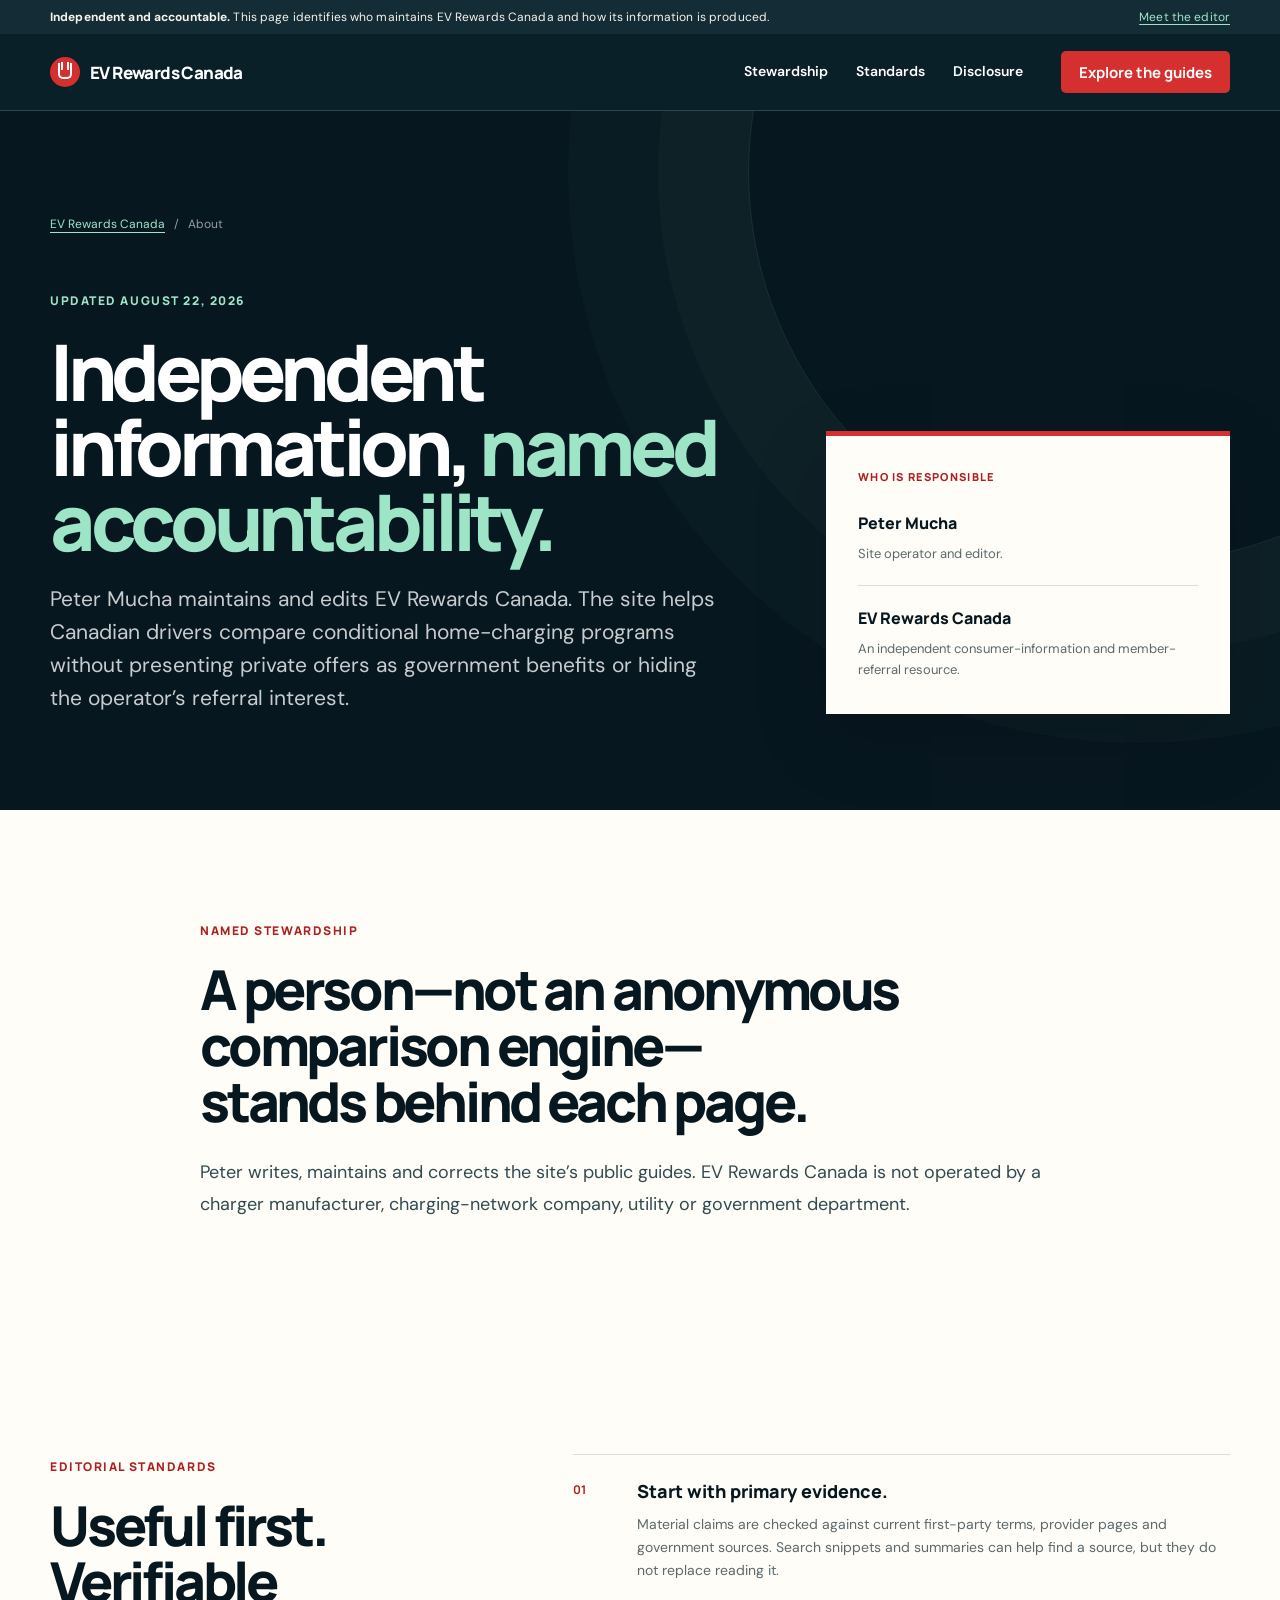
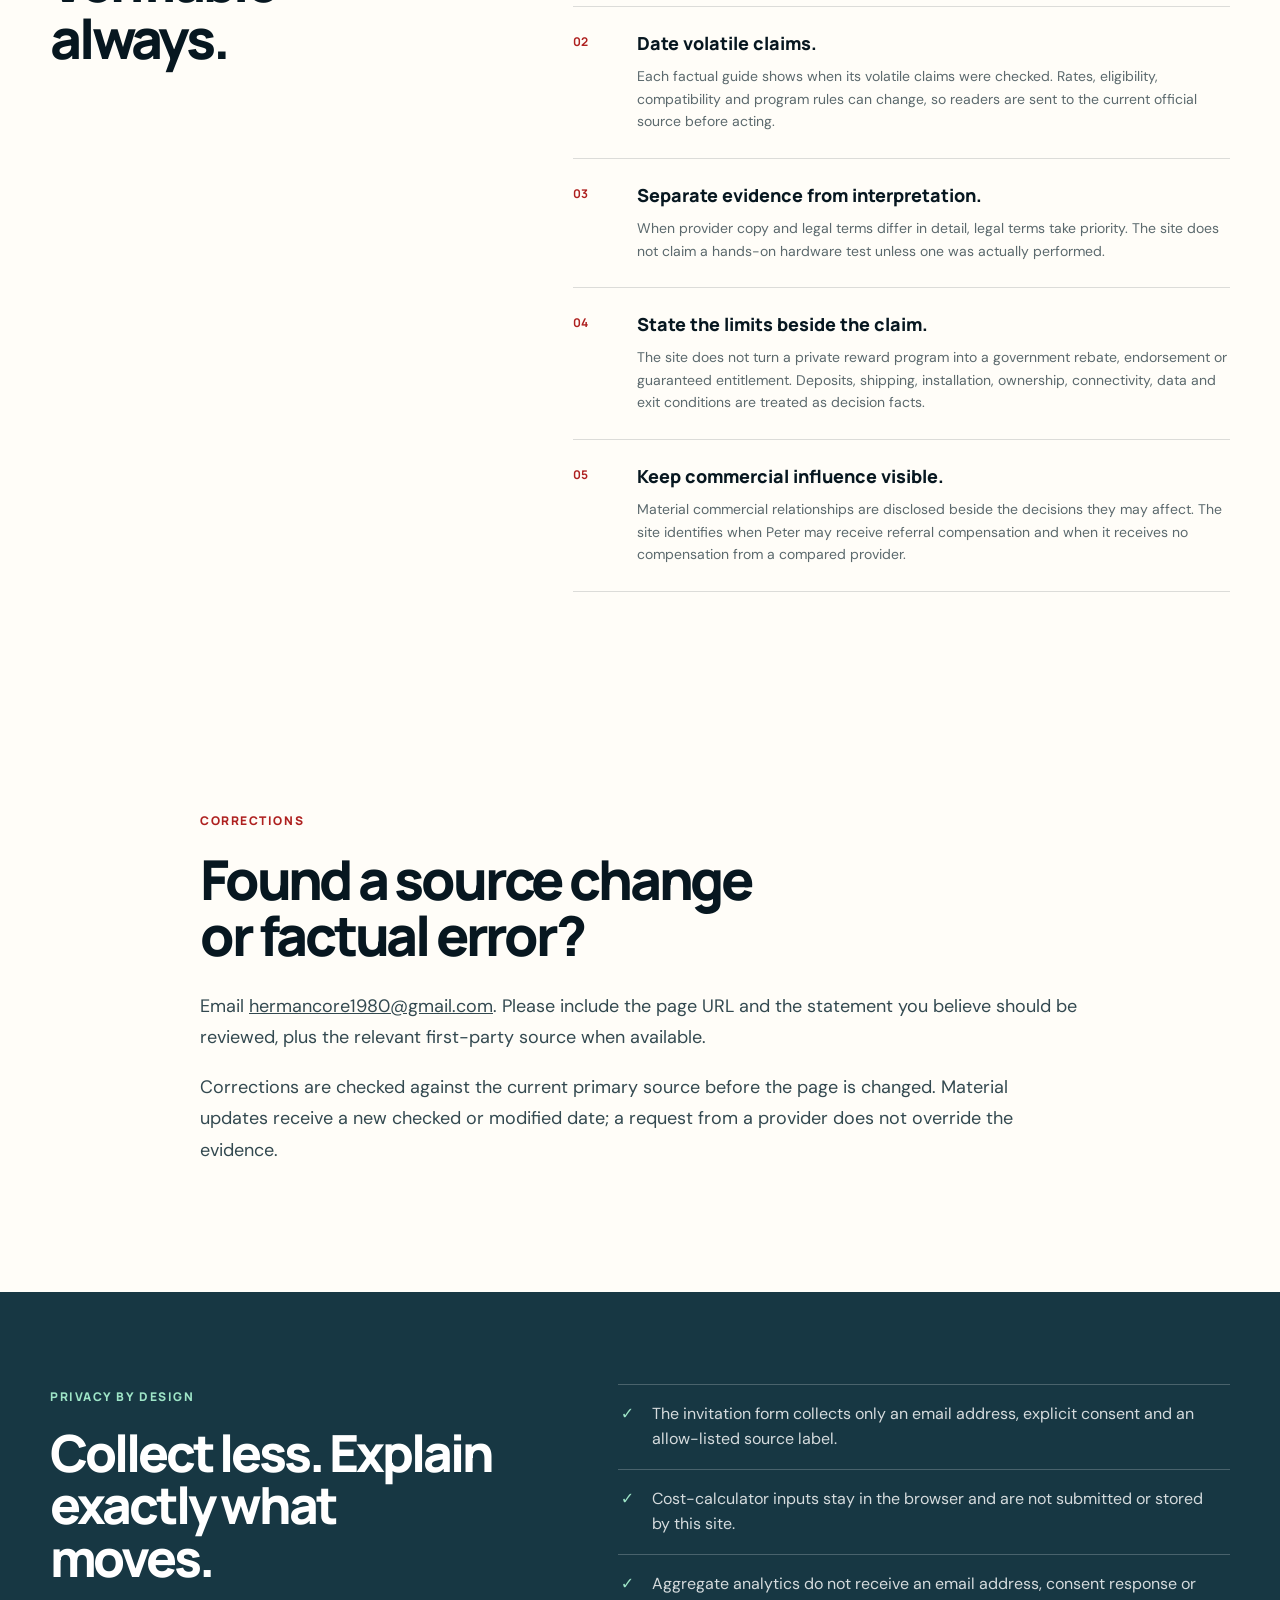
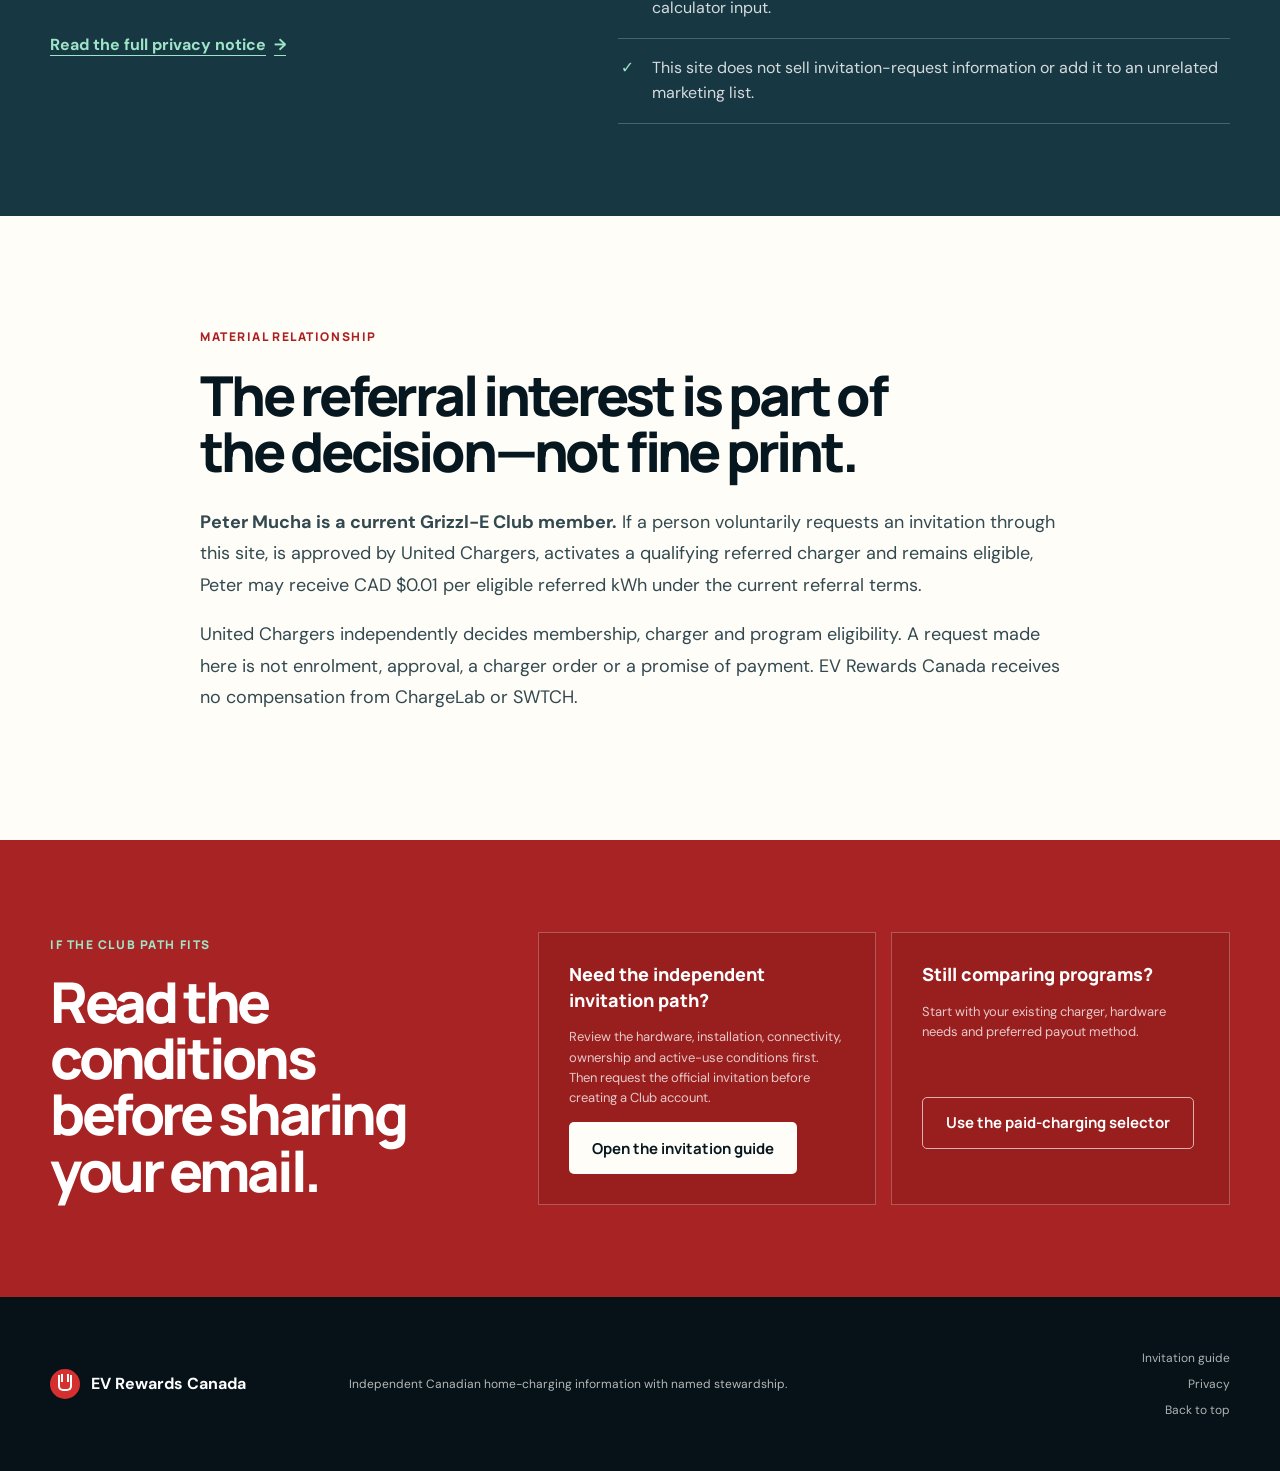
==== about/index.html @ 156b164f "[verified] Add About and editorial standards page" ====
<!doctype html>
<html lang="en-CA">
<head>
  <meta charset="utf-8">
  <meta name="viewport" content="width=device-width,initial-scale=1,viewport-fit=cover">
  <meta name="theme-color" content="#071720">
  <meta name="robots" content="index,follow,max-image-preview:large">
  <meta name="description" content="See who maintains EV Rewards Canada, how its Canadian home-charging guides are sourced, how referral compensation works and how to request a correction.">
  <link rel="canonical" href="https://www.evrewards.ca/about/">
  <meta property="og:type" content="website">
  <meta property="og:locale" content="en_CA">
  <meta property="og:site_name" content="EV Rewards Canada">
  <meta property="og:url" content="https://www.evrewards.ca/about/">
  <meta property="og:title" content="About &amp; Editorial Standards | EV Rewards Canada">
  <meta property="og:description" content="Named stewardship, source standards, corrections, privacy and referral disclosure for EV Rewards Canada.">
  <meta property="og:image" content="https://www.evrewards.ca/assets/og-ev-home.jpg">
  <meta property="og:image:width" content="1200">
  <meta property="og:image:height" content="630">
  <meta property="og:image:alt" content="EV Rewards Canada independent home-charging information">
  <meta name="twitter:card" content="summary_large_image">
  <meta name="twitter:title" content="About &amp; Editorial Standards | EV Rewards Canada">
  <meta name="twitter:description" content="How EV Rewards Canada identifies its operator, sources claims and handles corrections.">
  <meta name="twitter:image" content="https://www.evrewards.ca/assets/og-ev-home.jpg">
  <title>About &amp; Editorial Standards | EV Rewards Canada</title>
  <link rel="icon" href="../assets/favicon.svg" type="image/svg+xml">
  <link rel="preconnect" href="https://fonts.googleapis.com">
  <link rel="preconnect" href="https://fonts.gstatic.com" crossorigin>
  <link href="https://fonts.googleapis.com/css2?family=DM+Sans:wght@400;500;600;700&family=Manrope:wght@500;600;700;800&display=swap" rel="stylesheet">
  <link rel="stylesheet" href="../styles.css?v=20260820-3">
  <script type="application/ld+json">
  {
    "@context": "https://schema.org",
    "@graph": [
      {
        "@type": "AboutPage",
        "name": "About & Editorial Standards | EV Rewards Canada",
        "description": "Named stewardship, sourcing standards, corrections, privacy and referral disclosure for EV Rewards Canada.",
        "url": "https://www.evrewards.ca/about/",
        "inLanguage": "en-CA",
        "dateModified": "2026-08-22",
        "mainEntity": {
          "@type": "Person",
          "name": "Peter Mucha",
          "description": "Operator and editor of EV Rewards Canada and a current Grizzl-E Club member."
        }
      },
      {
        "@type": "BreadcrumbList",
        "itemListElement": [
          {"@type": "ListItem", "position": 1, "name": "EV Rewards Canada", "item": "https://www.evrewards.ca/"},
          {"@type": "ListItem", "position": 2, "name": "About & Editorial Standards", "item": "https://www.evrewards.ca/about/"}
        ]
      }
    ]
  }
  </script>
</head>
<body class="comparison-page">
  <a class="skip-link" href="#main">Skip to main content</a>

  <div class="disclosure-bar">
    <div class="wrap disclosure-inner">
      <span><strong>Independent and accountable.</strong> This page identifies who maintains EV Rewards Canada and how its information is produced.</span>
      <a href="#stewardship">Meet the editor</a>
    </div>
  </div>

  <header class="compare-header" id="top">
    <div class="wrap nav-wrap">
      <a class="brand" href="../" aria-label="EV Rewards Canada home">
        <span class="brand-mark" aria-hidden="true"><span></span></span>
        <span>EV Rewards Canada</span>
      </a>
      <nav aria-label="About page navigation">
        <a href="#stewardship">Stewardship</a>
        <a href="#standards">Standards</a>
        <a href="#relationship">Disclosure</a>
      </nav>
      <a class="button button-small" href="../">Explore the guides</a>
    </div>
  </header>

  <main id="main">
    <article>
      <header class="compare-hero">
        <div class="wrap compare-hero-grid">
          <div class="compare-hero-copy">
            <nav class="breadcrumbs" aria-label="Breadcrumb">
              <a href="../">EV Rewards Canada</a><span aria-hidden="true">/</span><span>About</span>
            </nav>
            <span class="section-label light">Updated August 22, 2026</span>
            <h1>Independent information, <em>named accountability.</em></h1>
            <p class="compare-lede">Peter Mucha maintains and edits EV Rewards Canada. The site helps Canadian drivers compare conditional home-charging programs without presenting private offers as government benefits or hiding the operator’s referral interest.</p>
          </div>
          <aside class="decision-note" aria-label="Site identity">
            <span class="decision-kicker">Who is responsible</span>
            <div>
              <strong>Peter Mucha</strong>
              <p>Site operator and editor.</p>
            </div>
            <div>
              <strong>EV Rewards Canada</strong>
              <p>An independent consumer-information and member-referral resource.</p>
            </div>
          </aside>
        </div>
      </header>

      <section class="compare-intro" id="stewardship" aria-labelledby="stewardship-title">
        <div class="wrap article-narrow">
          <span class="section-label">Named stewardship</span>
          <h2 id="stewardship-title">A person—not an anonymous comparison engine—stands behind each page.</h2>
          <p>Peter writes, maintains and corrects the site’s public guides. EV Rewards Canada is not operated by a charger manufacturer, charging-network company, utility or government department.</p>
        </div>
      </section>

      <section class="decision-section" id="standards" aria-labelledby="standards-title">
        <div class="wrap decision-layout">
          <div class="section-heading">
            <span class="section-label">Editorial standards</span>
            <h2 id="standards-title">Useful first. Verifiable always.</h2>
          </div>
          <ol class="question-list">
            <li><span>01</span><div><strong>Start with primary evidence.</strong><p>Material claims are checked against current first-party terms, provider pages and government sources. Search snippets and summaries can help find a source, but they do not replace reading it.</p></div></li>
            <li><span>02</span><div><strong>Date volatile claims.</strong><p>Each factual guide shows when its volatile claims were checked. Rates, eligibility, compatibility and program rules can change, so readers are sent to the current official source before acting.</p></div></li>
            <li><span>03</span><div><strong>Separate evidence from interpretation.</strong><p>When provider copy and legal terms differ in detail, legal terms take priority. The site does not claim a hands-on hardware test unless one was actually performed.</p></div></li>
            <li><span>04</span><div><strong>State the limits beside the claim.</strong><p>The site does not turn a private reward program into a government rebate, endorsement or guaranteed entitlement. Deposits, shipping, installation, ownership, connectivity, data and exit conditions are treated as decision facts.</p></div></li>
            <li><span>05</span><div><strong>Keep commercial influence visible.</strong><p>Material commercial relationships are disclosed beside the decisions they may affect. The site identifies when Peter may receive referral compensation and when it receives no compensation from a compared provider.</p></div></li>
          </ol>
        </div>
      </section>

      <section class="compare-intro" id="corrections" aria-labelledby="corrections-title">
        <div class="wrap article-narrow">
          <span class="section-label">Corrections</span>
          <h2 id="corrections-title">Found a source change or factual error?</h2>
          <p>Email <a href="mailto:hermancore1980@gmail.com?subject=EV%20Rewards%20Canada%20correction">hermancore1980@gmail.com</a>. Please include the page URL and the statement you believe should be reviewed, plus the relevant first-party source when available.</p>
          <p>Corrections are checked against the current primary source before the page is changed. Material updates receive a new checked or modified date; a request from a provider does not override the evidence.</p>
        </div>
      </section>

      <section class="fit-checklist" id="data-boundary" aria-labelledby="data-boundary-title">
        <div class="wrap checklist-layout">
          <div>
            <span class="section-label light">Privacy by design</span>
            <h2 id="data-boundary-title">Collect less. Explain exactly what moves.</h2>
            <p><a class="source-link" href="../privacy.html">Read the full privacy notice <span aria-hidden="true">→</span></a></p>
          </div>
          <ul>
            <li>The invitation form collects only an email address, explicit consent and an allow-listed source label.</li>
            <li>Cost-calculator inputs stay in the browser and are not submitted or stored by this site.</li>
            <li>Aggregate analytics do not receive an email address, consent response or calculator input.</li>
            <li>This site does not sell invitation-request information or add it to an unrelated marketing list.</li>
          </ul>
        </div>
      </section>

      <section class="methodology-section" id="relationship" aria-labelledby="relationship-title">
        <div class="wrap article-narrow">
          <span class="section-label">Material relationship</span>
          <h2 id="relationship-title">The referral interest is part of the decision—not fine print.</h2>
          <p><strong>Peter Mucha is a current Grizzl-E Club member.</strong> If a person voluntarily requests an invitation through this site, is approved by United Chargers, activates a qualifying referred charger and remains eligible, Peter may receive CAD $0.01 per eligible referred kWh under the current referral terms.</p>
          <p>United Chargers independently decides membership, charger and program eligibility. A request made here is not enrolment, approval, a charger order or a promise of payment. EV Rewards Canada receives no compensation from ChargeLab or SWTCH.</p>
        </div>
      </section>

      <section class="compare-cta" aria-labelledby="guide-path-title">
        <div class="wrap compare-cta-layout">
          <div>
            <span class="section-label light">If the Club path fits</span>
            <h2 id="guide-path-title">Read the conditions before sharing your email.</h2>
          </div>
          <div class="cta-paths">
            <div>
              <strong>Need the independent invitation path?</strong>
              <p>Review the hardware, installation, connectivity, ownership and active-use conditions first. Then request the official invitation before creating a Club account.</p>
              <a class="button button-light" href="../?src=organic-about#request">Open the invitation guide</a>
            </div>
            <div>
              <strong>Still comparing programs?</strong>
              <p>Start with your existing charger, hardware needs and preferred payout method.</p>
              <a class="button button-outline-light" href="../get-paid-to-charge-ev-canada/">Use the paid-charging selector</a>
            </div>
          </div>
        </div>
      </section>
    </article>
  </main>

  <footer class="site-footer comparison-footer">
    <div class="wrap footer-main">
      <div class="footer-brand"><span class="brand-mark" aria-hidden="true"><span></span></span><strong>EV Rewards Canada</strong></div>
      <p>Independent Canadian home-charging information with named stewardship.</p>
      <nav aria-label="Footer navigation"><a href="../">Invitation guide</a><a href="../privacy.html">Privacy</a><a href="#top">Back to top</a></nav>
    </div>
  </footer>
  <script src="../analytics.js?v=20260822-1"></script>
</body>
</html>
---- styles.css ----
:root {
  --ink: #071720;
  --ink-2: #0d2631;
  --paper: #f5f2ea;
  --paper-2: #ece8de;
  --white: #fffdf8;
  --muted: #5b696d;
  --line: rgba(7, 23, 32, 0.14);
  --red: #d5302f;
  --red-dark: #ae201f;
  --mint: #9ee5c7;
  --gold: #e9c46a;
  --radius: 5px;
  --shadow: 0 24px 70px rgba(0, 0, 0, 0.16);
  --wrap: min(1180px, calc(100% - 40px));
}

* { box-sizing: border-box; }
html { scroll-behavior: smooth; scroll-padding-top: 96px; }
body {
  margin: 0;
  color: var(--ink);
  background: var(--paper);
  font-family: "DM Sans", system-ui, -apple-system, BlinkMacSystemFont, "Segoe UI", sans-serif;
  font-size: 16px;
  line-height: 1.55;
  -webkit-font-smoothing: antialiased;
}
img { max-width: 100%; display: block; }
a { color: inherit; }
button, input, select { font: inherit; }
button, a { -webkit-tap-highlight-color: transparent; }
::selection { background: var(--gold); color: var(--ink); }

.skip-link {
  position: fixed;
  left: 12px;
  top: -80px;
  z-index: 999;
  padding: 10px 14px;
  color: var(--white);
  background: var(--ink);
  border-radius: var(--radius);
  transition: top .2s ease;
}
.skip-link:focus { top: 12px; }
.wrap { width: var(--wrap); margin-inline: auto; }

.disclosure-bar {
  position: relative;
  z-index: 30;
  color: #f6f3eb;
  background: #132c35;
  font-size: 12px;
  letter-spacing: .01em;
}
.disclosure-inner {
  min-height: 34px;
  display: flex;
  align-items: center;
  justify-content: space-between;
  gap: 20px;
}
.disclosure-inner a { color: var(--mint); text-underline-offset: 3px; }

.site-header {
  position: relative;
  margin-bottom: -77px;
  z-index: 20;
  color: white;
  border-bottom: 1px solid rgba(255, 255, 255, .2);
  transition: background .2s ease, box-shadow .2s ease, color .2s ease;
}
.site-header.is-sticky {
  position: fixed;
  top: 0;
  left: 0;
  right: 0;
  margin-bottom: 0;
  color: var(--ink);
  background: rgba(255, 253, 248, .96);
  border-bottom-color: var(--line);
  box-shadow: 0 8px 30px rgba(7, 23, 32, .08);
  backdrop-filter: blur(12px);
}
.nav-wrap { min-height: 76px; display: flex; align-items: center; gap: 34px; }
.brand {
  display: inline-flex;
  align-items: center;
  gap: 10px;
  color: inherit;
  font: 800 17px/1 "Manrope", sans-serif;
  letter-spacing: -.035em;
  text-decoration: none;
  white-space: nowrap;
}
.brand-mark {
  position: relative;
  width: 30px;
  height: 30px;
  display: inline-grid;
  place-items: center;
  background: var(--red);
  border-radius: 50%;
}
.brand-mark::before {
  content: "";
  width: 10px;
  height: 14px;
  border: 2px solid white;
  border-top: 0;
  border-radius: 0 0 5px 5px;
  transform: translateY(2px);
}
.brand-mark::after {
  content: "";
  position: absolute;
  width: 2px;
  height: 8px;
  background: white;
  top: 5px;
  left: 11px;
  box-shadow: 6px 0 0 white;
}
.nav-wrap nav { display: flex; align-items: center; gap: 28px; margin-left: auto; }
.nav-wrap nav a { color: inherit; font-weight: 600; font-size: 14px; text-decoration: none; }
.nav-wrap nav a:hover { opacity: .68; }

.button {
  min-height: 52px;
  display: inline-flex;
  align-items: center;
  justify-content: center;
  gap: 12px;
  padding: 0 23px;
  border: 0;
  border-radius: var(--radius);
  font: 700 15px/1 "Manrope", sans-serif;
  text-decoration: none;
  cursor: pointer;
  transition: transform .18s ease, background .18s ease, color .18s ease, box-shadow .18s ease;
}
.button:hover { transform: translateY(-2px); }
.button:focus-visible, a:focus-visible, summary:focus-visible, input:focus-visible, select:focus-visible {
  outline: 3px solid var(--gold);
  outline-offset: 3px;
}
.button-small { min-height: 42px; margin-left: 4px; padding-inline: 18px; background: var(--red); color: white; }
.button-primary { color: white; background: var(--red); box-shadow: 0 12px 34px rgba(213, 48, 47, .28); }
.button-primary:hover, .button-small:hover { background: var(--red-dark); }
.button-ghost { color: white; border: 1px solid rgba(255,255,255,.5); background: rgba(7,23,32,.22); backdrop-filter: blur(8px); }
.button-ghost:hover { background: rgba(255,255,255,.13); }
.button-light { background: var(--white); color: var(--ink); }

.hero { position: relative; min-height: 740px; overflow: hidden; color: white; background: #0c1d27; }
.hero-image { position: absolute; inset: 0; width: 100%; height: 100%; object-fit: cover; object-position: 58% center; }
.hero-shade {
  position: absolute;
  inset: 0;
  background: linear-gradient(90deg, rgba(4, 15, 22, .94) 0%, rgba(4, 15, 22, .72) 38%, rgba(4, 15, 22, .18) 68%, rgba(4, 15, 22, .12) 100%);
}
.hero-content { position: relative; min-height: 740px; display: flex; align-items: center; padding-top: 92px; }
.hero-copy { width: min(640px, 66%); padding-block: 68px 34px; }
.eyebrow, .section-label {
  display: inline-flex;
  align-items: center;
  gap: 9px;
  color: var(--red);
  font: 800 12px/1.2 "Manrope", sans-serif;
  letter-spacing: .13em;
  text-transform: uppercase;
}
.eyebrow { color: #c7f6e2; }
.section-label { color: var(--red-dark); }
.eyebrow-dot { width: 7px; height: 7px; background: var(--red); border-radius: 50%; box-shadow: 0 0 0 5px rgba(213,48,47,.17); }
.hero h1 {
  max-width: 640px;
  margin: 22px 0 20px;
  font: 800 clamp(3.2rem, 6.2vw, 6rem)/.96 "Manrope", sans-serif;
  letter-spacing: -.068em;
  text-wrap: balance;
}
.hero h1 em { color: var(--mint); font-style: normal; }
.hero-lede { max-width: 590px; margin: 0; color: rgba(255,255,255,.86); font-size: clamp(18px, 2vw, 21px); line-height: 1.45; }
.hero-lede strong { color: white; }
.invitation-first-callout { max-width: 590px; display: grid; grid-template-columns: auto 1fr; gap: 13px; align-items: start; margin-top: 22px; padding: 14px 16px; color: white; border-left: 4px solid var(--mint); background: rgba(7,23,32,.72); backdrop-filter: blur(8px); }
.invitation-first-callout > span { padding: 5px 8px; color: var(--ink); background: var(--mint); font: 800 10px/1.1 "Manrope",sans-serif; letter-spacing: .07em; text-transform: uppercase; white-space: nowrap; }
.invitation-first-callout p { margin: 0; font-size: 13px; line-height: 1.5; }
.hero-actions { display: flex; flex-wrap: wrap; gap: 12px; margin-top: 32px; }
.hero-caveat { max-width: 580px; margin: 22px 0 0; color: rgba(255,255,255,.66); font-size: 12.5px; line-height: 1.5; }

.quick-facts { position: relative; z-index: 3; border-bottom: 1px solid var(--line); background: var(--white); }
.facts-grid { display: grid; grid-template-columns: repeat(4, 1fr); }
.fact { min-height: 160px; display: flex; flex-direction: column; justify-content: center; padding: 26px 28px; border-left: 1px solid var(--line); }
.fact:last-child { border-right: 1px solid var(--line); }
.fact-kicker { margin-bottom: 8px; color: var(--red); font: 700 11px/1.2 "Manrope",sans-serif; letter-spacing: .1em; text-transform: uppercase; }
.fact strong { font: 800 24px/1.1 "Manrope", sans-serif; letter-spacing: -.04em; }
.fact > span:last-child { margin-top: 7px; color: var(--muted); font-size: 12.5px; line-height: 1.35; }

.section { padding: 116px 0; }
.section-story { background: var(--paper); }
.split-intro { display: grid; grid-template-columns: 1.08fr .92fr; gap: clamp(40px, 8vw, 110px); align-items: start; }
.section-heading h2, .fit-heading h2 {
  margin: 17px 0 0;
  font: 800 clamp(2.3rem, 4vw, 4.25rem)/1.02 "Manrope",sans-serif;
  letter-spacing: -.06em;
  text-wrap: balance;
}
.intro-copy p { margin: 0 0 18px; color: #374b52; font-size: 18px; line-height: 1.66; }
.intro-copy a { color: var(--red-dark); font-weight: 700; text-underline-offset: 4px; }
.process { display: grid; grid-template-columns: repeat(4, 1fr); margin-top: 86px; border-top: 1px solid var(--line); border-bottom: 1px solid var(--line); }
.process-step { min-height: 310px; padding: 32px 28px 38px; border-left: 1px solid var(--line); }
.process-step:last-child { border-right: 1px solid var(--line); }
.step-number { color: var(--red-dark); font: 700 13px/1 "Manrope",sans-serif; letter-spacing: .08em; }
.process-step h3 { margin: 54px 0 13px; font: 800 21px/1.15 "Manrope",sans-serif; letter-spacing: -.035em; }
.process-step p { margin: 0; color: var(--muted); font-size: 14px; line-height: 1.65; }

.benefit-section { position: relative; color: white; background: var(--ink); overflow: hidden; }
.benefit-section::after { content: "kWh"; position: absolute; right: -30px; bottom: -90px; color: rgba(255,255,255,.035); font: 800 280px/1 "Manrope",sans-serif; letter-spacing: -.1em; pointer-events: none; }
.benefit-layout { position: relative; z-index: 1; display: grid; grid-template-columns: 1.03fr .97fr; gap: clamp(50px, 9vw, 130px); align-items: center; }
.section-label.light { color: var(--mint); }
.benefit-copy h2 { max-width: 650px; margin: 18px 0 22px; font: 800 clamp(2.5rem, 4.3vw, 4.6rem)/1 "Manrope",sans-serif; letter-spacing: -.065em; }
.benefit-copy p { max-width: 610px; color: rgba(255,255,255,.7); font-size: 18px; }
.text-link { display: inline-flex; gap: 9px; margin-top: 19px; color: var(--mint); font-weight: 700; text-underline-offset: 5px; }
.reward-ladder { min-height: 410px; padding: 34px; border: 1px solid rgba(255,255,255,.16); background: #102b35; box-shadow: var(--shadow); }
.ladder-head { display: flex; align-items: flex-start; justify-content: space-between; gap: 30px; }
.ladder-head span { color: rgba(255,255,255,.68); font-size: 13px; }
.ladder-head strong { color: var(--mint); font: 800 36px/1 "Manrope",sans-serif; letter-spacing: -.05em; white-space: nowrap; }
.ladder-bars { height: 200px; display: flex; align-items: flex-end; gap: 9px; margin: 34px 0 26px; border-bottom: 1px solid rgba(255,255,255,.22); }
.ladder-bars span { height: var(--h); flex: 1; background: var(--mint); opacity: .36; }
.ladder-bars span:last-child { background: var(--red); opacity: 1; }
.reward-ladder p { margin: 0; color: rgba(255,255,255,.62); font-size: 13px; }

.section-heading.narrow { max-width: 840px; }
.section-heading.narrow > p { max-width: 720px; margin-top: 22px; color: var(--muted); font-size: 18px; }
.balance-grid { display: grid; grid-template-columns: 1fr 1fr; gap: 18px; margin-top: 66px; }
.balance-card { padding: clamp(28px, 4vw, 48px); border: 1px solid var(--line); background: var(--white); }
.balance-card.responsibility { background: var(--paper-2); }
.balance-title { display: flex; align-items: center; gap: 13px; padding-bottom: 26px; border-bottom: 1px solid var(--line); }
.balance-title h3 { margin: 0; font: 800 23px/1.2 "Manrope",sans-serif; letter-spacing: -.04em; }
.check-icon, .info-icon { width: 31px; height: 31px; display: inline-grid; place-items: center; flex: 0 0 auto; border-radius: 50%; font-weight: 800; }
.check-icon { color: #0d533e; background: #cff4e3; }
.info-icon { color: #6f4813; background: #f4dda8; font-family: Georgia, serif; font-style: italic; }
.balance-card ul { list-style: none; margin: 28px 0 0; padding: 0; }
.balance-card li { position: relative; padding: 13px 0 13px 28px; color: #34474e; border-bottom: 1px solid var(--line); }
.balance-card li:last-child { border-bottom: 0; }
.balance-card li::before { content: ""; position: absolute; left: 2px; top: 21px; width: 8px; height: 8px; background: var(--red); border-radius: 50%; }
.terms-note { margin: 24px 0 0; color: var(--muted); font-size: 13px; }
.comparison-promo { margin: 30px 0 0; padding: 20px 22px; color: #294047; background: #e4f4ed; border-left: 4px solid #25805e; font-size: 14px; }
.comparison-promo a { color: var(--red-dark); font-weight: 800; text-underline-offset: 4px; }
.related-guide-grid { display: grid; grid-template-columns: repeat(2,minmax(0,1fr)); gap: 16px; margin-top: 30px; }
.related-guide-grid .comparison-promo { height: 100%; margin: 0; }

.fit-section { color: white; background: #173743; }
.fit-heading .section-label { color: var(--mint); }
.fit-layout { display: grid; grid-template-columns: .88fr 1.12fr; gap: clamp(50px, 10vw, 150px); align-items: start; }
.fit-heading h2 { font-size: clamp(2.3rem, 3.8vw, 4rem); }
.fit-list { border-top: 1px solid rgba(255,255,255,.24); }
.fit-list > div { display: grid; grid-template-columns: 52px 1fr; gap: 16px; align-items: center; padding: 22px 0; border-bottom: 1px solid rgba(255,255,255,.24); }
.fit-list span { color: var(--mint); font: 700 12px/1 "Manrope",sans-serif; }
.fit-list p { margin: 0; font-size: 18px; }

.request-section { color: white; background: #a82424; }
.request-layout { display: grid; grid-template-columns: .78fr 1.22fr; gap: clamp(40px, 8vw, 110px); align-items: start; }
.request-copy { position: sticky; top: 110px; }
.request-copy h2 { margin: 18px 0; font: 800 clamp(2.7rem, 4.5vw, 4.7rem)/.98 "Manrope",sans-serif; letter-spacing: -.065em; }
.request-copy > p { max-width: 480px; margin-bottom: 36px; color: rgba(255,255,255,.78); font-size: 18px; }
.mini-proof { display: grid; grid-template-columns: 28px 1fr; gap: 12px; margin: 19px 0; align-items: start; }
.mini-proof > span { width: 26px; height: 26px; display: grid; place-items: center; color: #0d533e; background: var(--mint); border-radius: 50%; font-weight: 800; }
.mini-proof strong, .mini-proof small { display: block; }
.mini-proof strong { font-size: 15px; }
.mini-proof small { margin-top: 3px; color: rgba(255,255,255,.84); line-height: 1.45; }
.already-registered-note { max-width: 490px; margin-top: 28px; padding: 17px 18px; color: #4d2007; border: 1px solid rgba(255,255,255,.48); border-left: 5px solid var(--gold); background: #fff2cf; }
.already-registered-note strong { font: 800 15px/1.3 "Manrope",sans-serif; }
.already-registered-note p { margin: 7px 0 0; font-size: 13px; line-height: 1.52; }
.form-card { position: relative; color: var(--ink); background: var(--white); padding: clamp(26px, 4vw, 48px); box-shadow: var(--shadow); }
.form-heading { display: flex; align-items: center; justify-content: space-between; margin-bottom: 28px; padding-bottom: 20px; border-bottom: 1px solid var(--line); }
.form-heading span { font: 800 24px/1.2 "Manrope",sans-serif; letter-spacing: -.04em; }
.form-heading small { color: var(--muted); }
.field { display: block; margin-bottom: 20px; }
.field-row { display: grid; grid-template-columns: 1fr 1fr; gap: 14px; }
.field > span, .choice-field legend { display: block; margin-bottom: 8px; color: #263b43; font-weight: 700; font-size: 13px; }
.field em, .choice-field em { color: var(--red); font-style: normal; }
.field small { margin-left: 6px; color: var(--muted); font-weight: 500; }
.field > small { display: block; margin: 8px 0 0; font-size: 13px; line-height: 1.5; }
.field input, .field select {
  width: 100%;
  height: 52px;
  padding: 0 14px;
  color: var(--ink);
  border: 1px solid #cbd0cd;
  border-radius: 3px;
  background: white;
  transition: border .15s ease, box-shadow .15s ease;
}
.field input:hover, .field select:hover { border-color: #889499; }
.field input:focus, .field select:focus { border-color: var(--ink); box-shadow: 0 0 0 3px rgba(7,23,32,.09); outline: 0; }
.choice-field { min-width: 0; margin: 0 0 20px; padding: 0; border: 0; }
.choice-grid { display: grid; grid-template-columns: repeat(3, 1fr); gap: 8px; }
.choice-grid label { cursor: pointer; }
.choice-grid input { position: absolute; opacity: 0; pointer-events: none; }
.choice-grid span { min-height: 58px; display: flex; align-items: center; justify-content: center; padding: 8px 11px; border: 1px solid #cbd0cd; border-radius: 3px; color: #3b4b50; text-align: center; font-size: 12px; line-height: 1.25; transition: all .15s ease; }
.choice-grid input:checked + span { color: var(--ink); border-color: var(--ink); background: #e3f3ec; box-shadow: inset 0 0 0 1px var(--ink); font-weight: 700; }
.choice-grid input:focus-visible + span { outline: 3px solid var(--gold); outline-offset: 3px; }
.eligibility-box { margin: 5px 0 12px; padding: 17px 18px; border: 2px solid #c48b23; background: #fff6dc; }
.eligibility-box label { display: grid; grid-template-columns: 20px 1fr; gap: 12px; align-items: start; cursor: pointer; }
.eligibility-box input { width: 18px; height: 18px; margin-top: 3px; accent-color: var(--red); }
.eligibility-box span { color: #453913; font-size: 14px; line-height: 1.55; }
.eligibility-box strong { color: var(--ink); }
.eligibility-box > small { display: block; margin: 9px 0 0 32px; color: #695d3c; font-size: 11.5px; line-height: 1.45; }
.consent-box { margin-top: 5px; padding: 18px; border: 1px solid #d6d0c3; background: #f4f0e7; }
.consent-box label { display: grid; grid-template-columns: 20px 1fr; gap: 12px; align-items: start; cursor: pointer; }
.consent-box input { width: 18px; height: 18px; margin-top: 3px; accent-color: var(--red); }
.consent-box span { color: #3f4d50; font-size: 14px; line-height: 1.55; }
.consent-box strong { color: var(--ink); }
.honeypot { position: absolute !important; width: 1px !important; height: 1px !important; padding: 0 !important; margin: -1px !important; overflow: hidden !important; clip: rect(0 0 0 0) !important; clip-path: inset(50%) !important; white-space: nowrap !important; border: 0 !important; }
.honeypot * { width: 1px !important; height: 1px !important; padding: 0 !important; margin: 0 !important; }
.form-error { min-height: 20px; margin-top: 10px; color: #a01919; font-size: 13px; font-weight: 700; }
.button-submit { width: 100%; min-height: 58px; justify-content: space-between; color: white; background: var(--ink); font-size: 16px; }
.button-submit:hover { background: #173743; }
.button-submit:disabled { cursor: wait; opacity: .66; transform: none; }
.form-privacy { margin: 13px 0 0; color: var(--muted); font-size: 13px; line-height: 1.5; text-align: center; }
.form-privacy a { text-underline-offset: 3px; }
.success-state { min-height: 530px; display: flex; flex-direction: column; align-items: center; justify-content: center; text-align: center; }
.success-state[hidden] { display: none; }
.success-mark { width: 66px; height: 66px; display: grid; place-items: center; color: #0d533e; background: #d3f3e4; border-radius: 50%; font-size: 28px; font-weight: 800; }
.success-state h3 { margin: 22px 0 10px; font: 800 34px/1.1 "Manrope",sans-serif; letter-spacing: -.05em; }
.success-state p { max-width: 470px; margin: 0; color: #405258; }
.success-state small { max-width: 420px; margin-top: 16px; color: var(--muted); }

.faq-section { background: var(--white); }
.faq-layout { display: grid; grid-template-columns: .83fr 1.17fr; gap: clamp(50px, 9vw, 130px); align-items: start; }
.faq-list { border-top: 1px solid var(--line); }
details { border-bottom: 1px solid var(--line); }
summary { position: relative; padding: 24px 42px 24px 0; list-style: none; cursor: pointer; font: 700 17px/1.35 "Manrope",sans-serif; letter-spacing: -.025em; }
summary::-webkit-details-marker { display: none; }
summary::after { content: "+"; position: absolute; right: 5px; top: 21px; color: var(--red); font-size: 26px; font-weight: 400; }
details[open] summary::after { content: "–"; }
details p { max-width: 650px; margin: -5px 42px 24px 0; color: var(--muted); font-size: 14px; line-height: 1.7; }

.final-cta { padding: 82px 0; color: white; background: var(--red); }
.final-cta .section-label { color: white; }
.final-cta-inner { display: flex; align-items: center; justify-content: space-between; gap: 50px; }
.final-cta h2 { max-width: 760px; margin: 14px 0 0; font: 800 clamp(2.1rem, 3.5vw, 3.9rem)/1.03 "Manrope",sans-serif; letter-spacing: -.055em; }

footer { padding: 70px 0 26px; color: rgba(255,255,255,.7); background: #061218; }
.footer-grid { display: grid; grid-template-columns: 1.35fr .9fr .75fr; gap: 60px; }
.footer-brand { color: white; }
.footer-grid p { max-width: 380px; font-size: 13px; }
.footer-grid strong { display: block; margin-bottom: 16px; color: white; font: 700 13px/1.3 "Manrope",sans-serif; }
.footer-grid > div > a:not(.brand) { display: block; margin: 10px 0; color: rgba(255,255,255,.66); font-size: 13px; text-decoration: none; }
.footer-grid > div > a:not(.brand):hover { color: white; text-decoration: underline; text-underline-offset: 3px; }
.footer-sequence-note { display: block; max-width: 270px; margin-top: 15px; color: var(--gold); font-size: 11px; line-height: 1.45; }
.footer-bottom { display: flex; justify-content: space-between; gap: 40px; margin-top: 60px; padding-top: 24px; border-top: 1px solid rgba(255,255,255,.14); font-size: 11px; }
.mobile-cta { display: none; }

.reveal { opacity: 1; transform: none; }
.reveal.is-visible { opacity: 1; transform: none; }

@media (max-width: 980px) {
  :root { --wrap: min(100% - 32px, 760px); }
  .site-header nav { display: none; }
  .nav-wrap { min-height: 68px; }
  .nav-wrap .button-small { margin-left: auto; }
  .hero, .hero-content { min-height: 710px; }
  .hero-copy { width: 78%; }
  .facts-grid { grid-template-columns: 1fr 1fr; }
  .fact:nth-child(2) { border-right: 1px solid var(--line); }
  .fact:nth-child(-n+2) { border-bottom: 1px solid var(--line); }
  .split-intro, .benefit-layout, .fit-layout, .request-layout, .faq-layout { grid-template-columns: 1fr; }
  .process { grid-template-columns: 1fr 1fr; }
  .process-step:nth-child(2) { border-right: 1px solid var(--line); }
  .process-step:nth-child(-n+2) { border-bottom: 1px solid var(--line); }
  .balance-grid { grid-template-columns: 1fr; }
  .request-copy { position: static; }
  .request-layout { gap: 54px; }
  .faq-layout { gap: 50px; }
  .footer-grid { grid-template-columns: 1.3fr 1fr; }
  .footer-grid > div:last-child { grid-column: 2; }
}

@media (max-width: 650px) {
  :root { --wrap: calc(100% - 28px); }
  html { scroll-padding-top: 76px; }
  body { padding-bottom: 72px; }
  .disclosure-bar { font-size: 12px; line-height: 1.42; }
  .disclosure-inner { min-height: 42px; padding: 8px 0; }
  .disclosure-inner a { display: none; }
  .site-header { margin-bottom: -65px; }
  .site-header.is-sticky { top: 0; }
  .nav-wrap { min-height: 64px; }
  .nav-wrap .button-small { display: none; }
  .hero, .hero-content { min-height: 720px; }
  .hero-image { object-position: 66% center; }
  .hero-shade { background: linear-gradient(0deg, rgba(4,15,22,.93) 0%, rgba(4,15,22,.75) 55%, rgba(4,15,22,.25) 100%); }
  .hero-content { align-items: flex-end; padding-top: 100px; }
  .hero-copy { width: 100%; padding-block: 70px 34px; }
  .hero h1 { max-width: 520px; font-size: clamp(2.75rem, 13vw, 4.25rem); }
  .hero-lede { font-size: 17px; }
  .hero-actions { display: grid; grid-template-columns: 1fr; }
  .hero-actions .button { width: 100%; }
  .invitation-first-callout { grid-template-columns: 1fr; gap: 9px; padding: 13px 14px; }
  .invitation-first-callout > span { justify-self: start; }
  .facts-grid { grid-template-columns: 1fr; }
  .fact { min-height: 125px; border-right: 1px solid var(--line); border-bottom: 1px solid var(--line); }
  .fact:last-child { border-bottom: 0; }
  .section { padding: 82px 0; }
  .section-heading h2, .fit-heading h2 { font-size: 2.5rem; }
  .process { grid-template-columns: 1fr; margin-top: 56px; }
  .process-step { min-height: 245px; border-right: 1px solid var(--line); border-bottom: 1px solid var(--line); }
  .process-step:last-child { border-bottom: 0; }
  .process-step h3 { margin-top: 34px; }
  .benefit-section::after { font-size: 130px; bottom: -30px; }
  .benefit-copy h2, .request-copy h2 { font-size: 2.75rem; }
  .reward-ladder { min-height: 365px; padding: 24px; }
  .ladder-head { display: block; }
  .ladder-head strong { display: block; margin-top: 10px; }
  .ladder-bars { height: 170px; }
  .balance-card { padding: 26px 22px; }
  .fit-list > div { grid-template-columns: 40px 1fr; }
  .form-card { margin-inline: -3px; padding: 24px 18px; }
  .field-row, .choice-grid { grid-template-columns: 1fr; }
  .choice-grid span { min-height: 48px; justify-content: flex-start; text-align: left; }
  .form-heading small { display: none; }
  .eligibility-box, .consent-box { padding: 15px; }
  .final-cta-inner { display: block; }
  .final-cta .button { width: 100%; margin-top: 30px; }
  .footer-grid { grid-template-columns: 1fr; }
  .footer-grid > div:last-child { grid-column: auto; }
  .footer-bottom { display: block; }
  .footer-bottom span { display: block; margin-top: 10px; }
  .mobile-cta { position: fixed; z-index: 50; left: 0; right: 0; bottom: 0; display: block; padding: 9px 14px max(9px, env(safe-area-inset-bottom)); background: rgba(255,253,248,.96); border-top: 1px solid var(--line); backdrop-filter: blur(12px); }
  .mobile-cta .button { width: 100%; min-height: 50px; }
}

@media (prefers-reduced-motion: reduce) {
  html { scroll-behavior: auto; }
  *, *::before, *::after { transition-duration: .001ms !important; animation-duration: .001ms !important; }
  .reveal { opacity: 1; transform: none; }
}

/* Terms-based program comparison */
.comparison-page { background: var(--paper); }
.compare-header { position: relative; z-index: 20; color: white; background: #0a2029; border-bottom: 1px solid rgba(255,255,255,.16); }
.compare-header .nav-wrap { min-height: 76px; }
.compare-header nav { display: flex; align-items: center; gap: 28px; margin-left: auto; }
.compare-header nav a { color: inherit; font-weight: 600; font-size: 14px; text-decoration: none; }
.compare-header nav a:hover { opacity: .7; }
.compare-hero { position: relative; padding: 104px 0 96px; color: white; background: #071720; overflow: hidden; }
.compare-hero::before { content: ""; position: absolute; width: 780px; height: 780px; right: -250px; top: -330px; border: 1px solid rgba(158,229,199,.12); border-radius: 50%; box-shadow: 0 0 0 90px rgba(158,229,199,.025), 0 0 0 180px rgba(158,229,199,.018); }
.compare-hero-grid { position: relative; display: grid; grid-template-columns: 1.25fr .75fr; gap: clamp(50px, 8vw, 115px); align-items: end; }
.compare-hero-copy { max-width: 770px; }
.breadcrumbs { display: flex; flex-wrap: wrap; gap: 9px; margin-bottom: 54px; color: rgba(255,255,255,.58); font-size: 12px; }
.breadcrumbs a { color: var(--mint); text-underline-offset: 4px; }
.compare-hero h1 { margin: 22px 0 24px; font: 800 clamp(3.15rem, 6.1vw, 6rem)/.96 "Manrope",sans-serif; letter-spacing: -.068em; text-wrap: balance; }
.compare-hero h1 em { color: var(--mint); font-style: normal; }
.compare-lede { max-width: 730px; margin: 0; color: rgba(255,255,255,.78); font-size: clamp(18px, 2vw, 21px); line-height: 1.56; }
.decision-note { position: relative; padding: 34px 32px; color: var(--ink); background: var(--white); border-top: 5px solid var(--red); box-shadow: var(--shadow); }
.decision-kicker { display: block; margin-bottom: 8px; color: var(--red-dark); font: 800 11px/1.2 "Manrope",sans-serif; letter-spacing: .12em; text-transform: uppercase; }
.decision-note > div { padding: 21px 0; border-bottom: 1px solid var(--line); }
.decision-note > div:last-child { padding-bottom: 0; border: 0; }
.decision-note strong { font: 800 16px/1.25 "Manrope",sans-serif; }
.decision-note p { margin: 7px 0 0; color: var(--muted); font-size: 13px; line-height: 1.58; }
.article-narrow { max-width: 880px; }
.compare-intro, .comparison-section, .program-details, .decision-section, .sources-section, .methodology-section { padding: 108px 0; }
.compare-intro { background: var(--white); }
.article-narrow h2, .sources-section h2, .decision-section h2 { margin: 18px 0 28px; font: 800 clamp(2.35rem, 4.3vw, 4.55rem)/1.02 "Manrope",sans-serif; letter-spacing: -.058em; text-wrap: balance; }
.article-narrow > p { color: #334950; font-size: 18px; line-height: 1.75; }
.checked-note { margin-top: 38px; padding: 18px 21px; color: #27434a; background: #e4f4ed; border-left: 4px solid #25805e; font-size: 14px; }
.comparison-section { background: var(--paper); }
.swipe-note { display: none; }
.table-scroll { margin-top: 52px; overflow-x: auto; outline: none; box-shadow: 0 18px 50px rgba(7,23,32,.08); }
.table-scroll:focus-visible { outline: 3px solid var(--gold); outline-offset: 4px; }
.comparison-table { width: 100%; min-width: 880px; border-collapse: collapse; background: var(--white); }
.comparison-table caption { position: absolute; width: 1px; height: 1px; padding: 0; overflow: hidden; clip: rect(0,0,0,0); white-space: nowrap; border: 0; }
.comparison-table th, .comparison-table td { padding: 25px 27px; vertical-align: top; border: 1px solid var(--line); text-align: left; }
.comparison-table thead th { color: white; background: var(--ink-2); font: 800 15px/1.3 "Manrope",sans-serif; }
.comparison-table thead th:first-child { width: 22%; color: var(--mint); }
.comparison-table tbody th { width: 22%; color: var(--ink); background: var(--paper-2); font: 800 14px/1.35 "Manrope",sans-serif; }
.comparison-table td { width: 39%; color: #3e5157; font-size: 14px; line-height: 1.62; }
.comparison-table tbody tr:hover td { background: #fffefb; }
.table-note { max-width: 850px; margin: 24px 0 0; color: var(--muted); font-size: 13px; }
.program-details { color: white; background: var(--ink); }
.details-grid { display: grid; grid-template-columns: 1fr 1fr; border: 1px solid rgba(255,255,255,.16); }
.program-panel { padding: clamp(34px, 5.2vw, 68px); }
.program-panel + .program-panel { border-left: 1px solid rgba(255,255,255,.16); }
.chargelab-panel { background: #102b35; }
.program-tag { color: var(--mint); font: 800 11px/1.2 "Manrope",sans-serif; letter-spacing: .12em; text-transform: uppercase; }
.program-panel h2 { margin: 15px 0 12px; font: 800 clamp(2.6rem, 4.5vw, 4.4rem)/1 "Manrope",sans-serif; letter-spacing: -.06em; }
.program-summary { min-height: 76px; margin: 0 0 40px; color: rgba(255,255,255,.67); font-size: 17px; }
.program-panel h3 { margin: 33px 0 13px; padding-top: 25px; border-top: 1px solid rgba(255,255,255,.15); font: 800 17px/1.25 "Manrope",sans-serif; }
.program-panel ul { margin: 0; padding-left: 20px; }
.program-panel li { margin: 12px 0; color: rgba(255,255,255,.73); font-size: 14px; line-height: 1.58; }
.source-link { display: inline-flex; gap: 8px; margin-top: 34px; color: var(--mint); font-weight: 700; text-underline-offset: 5px; }
.decision-section { background: var(--white); }
.decision-layout { display: grid; grid-template-columns: .75fr 1.25fr; gap: clamp(60px, 10vw, 150px); align-items: start; }
.decision-section .section-heading { position: sticky; top: 92px; }
.question-list { margin: 0; padding: 0; list-style: none; border-top: 1px solid var(--line); }
.question-list li { display: grid; grid-template-columns: 48px 1fr; gap: 16px; padding: 25px 0; border-bottom: 1px solid var(--line); }
.question-list li > span { padding-top: 4px; color: var(--red-dark); font: 700 12px/1 "Manrope",sans-serif; }
.question-list strong { font: 800 18px/1.3 "Manrope",sans-serif; }
.question-list p { margin: 7px 0 0; color: var(--muted); font-size: 14px; line-height: 1.62; }
.fit-checklist { padding: 92px 0; color: white; background: #173743; }
.checklist-layout { display: grid; grid-template-columns: .85fr 1.15fr; gap: clamp(55px, 9vw, 130px); align-items: start; }
.checklist-layout h2 { margin: 17px 0 0; font: 800 clamp(2.4rem, 4vw, 4.15rem)/1.02 "Manrope",sans-serif; letter-spacing: -.06em; }
.checklist-layout ul { margin: 0; padding: 0; list-style: none; border-top: 1px solid rgba(255,255,255,.22); }
.checklist-layout li { position: relative; padding: 17px 10px 17px 34px; color: rgba(255,255,255,.82); border-bottom: 1px solid rgba(255,255,255,.22); }
.checklist-layout li::before { content: "✓"; position: absolute; left: 3px; color: var(--mint); font-weight: 800; }
.sources-section { background: var(--paper); }
.sources-layout { display: grid; grid-template-columns: .72fr 1.28fr; gap: clamp(55px, 9vw, 135px); align-items: start; }
.source-list { border-top: 1px solid var(--line); }
.source-list article { display: grid; grid-template-columns: 45px 1fr; gap: 16px; padding: 24px 0; border-bottom: 1px solid var(--line); }
.source-list article > span { color: var(--red-dark); font: 700 11px/1 "Manrope",sans-serif; }
.source-list h3 { margin: 0; font: 800 17px/1.3 "Manrope",sans-serif; }
.source-list p { margin: 7px 0; color: var(--muted); font-size: 13px; }
.source-list a { color: var(--red-dark); font-size: 13px; font-weight: 700; text-underline-offset: 4px; }
.methodology-section { background: var(--white); }
.compare-cta { padding: 92px 0; color: white; background: #a82424; }
.compare-cta-layout { display: grid; grid-template-columns: .7fr 1.3fr; gap: clamp(60px, 9vw, 130px); }
.compare-cta h2 { margin: 17px 0 0; font: 800 clamp(2.5rem, 4.4vw, 4.5rem)/1 "Manrope",sans-serif; letter-spacing: -.06em; }
.cta-paths { display: grid; grid-template-columns: 1fr 1fr; gap: 15px; }
.cta-paths > div { padding: 30px; border: 1px solid rgba(255,255,255,.25); background: rgba(85,0,0,.18); }
.cta-paths strong { font: 800 18px/1.3 "Manrope",sans-serif; }
.cta-paths p { min-height: 82px; color: rgba(255,255,255,.76); font-size: 13px; }
.button-outline-light { color: white; border: 1px solid rgba(255,255,255,.65); background: transparent; }
.button-outline-light:hover { background: rgba(255,255,255,.1); }
.comparison-footer { padding: 52px 0; }
.footer-main { display: grid; grid-template-columns: .7fr 1.3fr 1fr; gap: 45px; align-items: center; }
.footer-brand { display: flex; align-items: center; gap: 11px; }
.footer-main p { margin: 0; font-size: 12px; }
.footer-main nav { display: flex; flex-direction: column; align-items: flex-end; gap: 7px; }
.footer-main nav a { color: rgba(255,255,255,.68); font-size: 12px; text-decoration: none; }
.footer-main nav a:hover { color: white; text-decoration: underline; }

@media (max-width: 980px) {
  .compare-header nav { display: none; }
  .compare-header .button-small { margin-left: auto; }
  .compare-hero-grid, .decision-layout, .checklist-layout, .sources-layout, .compare-cta-layout { grid-template-columns: 1fr; }
  .compare-hero-grid { align-items: start; }
  .decision-note { max-width: 680px; }
  .details-grid { grid-template-columns: 1fr; }
  .program-panel + .program-panel { border-top: 1px solid rgba(255,255,255,.16); border-left: 0; }
  .program-summary { min-height: 0; }
  .decision-section .section-heading { position: static; }
  .cta-paths { max-width: 760px; }
  .footer-main { grid-template-columns: 1fr 1fr; }
  .footer-main nav { grid-column: 2; }
}

@media (max-width: 650px) {
  .comparison-page { padding-bottom: 0; }
  .compare-header .button-small { display: none; }
  .compare-hero { padding: 72px 0 68px; }
  .breadcrumbs { margin-bottom: 40px; }
  .compare-hero h1 { font-size: clamp(2.65rem, 13vw, 4rem); }
  .compare-hero .hero-actions { display: grid; }
  .decision-note { padding: 26px 22px; }
  .compare-intro, .comparison-section, .program-details, .decision-section, .sources-section, .methodology-section { padding: 78px 0; }
  .article-narrow h2, .sources-section h2, .decision-section h2 { font-size: 2.45rem; }
  .swipe-note { display: flex; justify-content: space-between; gap: 15px; margin: 34px 0 10px; color: var(--red-dark); font: 800 12px/1.3 "Manrope",sans-serif; letter-spacing: .02em; }
  .table-scroll { margin-top: 0; margin-right: -14px; }
  .program-panel { padding: 42px 24px; }
  .question-list li { grid-template-columns: 38px 1fr; }
  .cta-paths { grid-template-columns: 1fr; }
  .cta-paths p { min-height: 0; }
  .cta-paths .button { width: 100%; }
  .footer-main { grid-template-columns: 1fr; }
  .footer-main nav { grid-column: auto; align-items: flex-start; }
}

/* Canadian first-year cost calculator */
.calculator-page { padding: 0; background: var(--paper); }
.calculator-hero { position: relative; padding: 104px 0 98px; color: white; background: var(--ink); overflow: hidden; }
.calculator-hero::after { content: "$"; position: absolute; right: -42px; bottom: -178px; color: rgba(255,255,255,.025); font: 800 510px/1 "Manrope",sans-serif; pointer-events: none; }
.calculator-hero-grid { position: relative; z-index: 1; display: grid; grid-template-columns: 1.2fr .8fr; gap: clamp(54px, 8vw, 112px); align-items: end; }
.calculator-hero h1 { max-width: 820px; margin: 20px 0 24px; font: 800 clamp(3.1rem, 5.8vw, 5.8rem)/.97 "Manrope",sans-serif; letter-spacing: -.066em; text-wrap: balance; }
.calculator-lede { max-width: 760px; margin: 0; color: rgba(255,255,255,.78); font-size: clamp(18px, 2vw, 21px); line-height: 1.58; }
.formula-card { padding: 34px 32px; color: var(--ink); background: var(--white); border-top: 5px solid var(--red); box-shadow: var(--shadow); }
.formula-card > span { display: block; margin-bottom: 20px; color: var(--red-dark); font: 800 11px/1.2 "Manrope",sans-serif; letter-spacing: .12em; text-transform: uppercase; }
.formula-card p { margin: 0; font-size: 18px; line-height: 1.45; }
.formula-card .formula-minus { margin-top: 8px; color: #237054; font-weight: 800; }
.formula-card > div { margin-top: 25px; padding-top: 22px; border-top: 1px solid var(--line); }
.formula-card > div strong, .formula-card > div small { display: block; }
.formula-card > div small { margin-top: 7px; color: var(--muted); line-height: 1.5; }
.calculator-section { padding: 112px 0; background: var(--white); }
.calculator-section .section-heading > p { max-width: 780px; }
.calculator-layout { display: grid; grid-template-columns: minmax(0, 1.2fr) minmax(330px, .8fr); gap: 28px; align-items: start; margin-top: 58px; }
.calculator-form { min-width: 0; }
.calculator-form fieldset { min-width: 0; margin: 0 0 18px; padding: clamp(24px, 4vw, 38px); border: 1px solid var(--line); background: var(--paper); }
.calculator-form legend { padding: 0 10px 0 0; color: var(--ink); font: 800 18px/1.3 "Manrope",sans-serif; letter-spacing: -.03em; }
.calc-field-grid { display: grid; grid-template-columns: repeat(3, 1fr); gap: 17px; }
.calc-field-grid.two-up { grid-template-columns: 1fr 1fr; }
.quick-grid { grid-template-columns: 1fr 1fr; }
.quick-grid .calc-field:first-child { grid-column: 1 / -1; }
.calc-field { display: block; min-width: 0; }
.calc-field > span { display: block; min-height: 42px; margin-bottom: 8px; color: #263b43; font-size: 13px; font-weight: 800; line-height: 1.35; }
.calc-field > span b { color: var(--muted); font-weight: 600; }
.calc-field input, .calc-field select { width: 100%; height: 52px; padding: 0 13px; color: var(--ink); border: 1px solid #bfc8c7; border-radius: 3px; background: white; }
.calc-field input:focus, .calc-field select:focus { border-color: var(--ink); box-shadow: 0 0 0 3px rgba(7,23,32,.09); outline: 0; }
.calc-field input:disabled { color: #66757a; background: #e7e9e6; cursor: not-allowed; }
.calc-field small { display: block; margin-top: 7px; color: var(--muted); font-size: 11.5px; line-height: 1.45; }
.calc-check { display: grid; grid-template-columns: 21px 1fr; gap: 12px; margin-top: 22px; padding: 17px; border: 1px solid #d6d0c3; background: var(--white); cursor: pointer; }
.calc-check input { width: 18px; height: 18px; margin-top: 3px; accent-color: var(--red); }
.calc-check span { color: #3f4d50; font-size: 13px; line-height: 1.52; }
.calc-check strong { color: var(--ink); }
.calculator-advanced { margin: 0 0 18px; border: 1px solid var(--line); background: #f6f2e9; }
.calculator-advanced > summary { padding: 21px 56px 21px 24px; color: var(--red-dark); }
.calculator-advanced > summary::after { right: 24px; top: 16px; }
.calculator-advanced-body { padding: 0 24px 28px; }
.calculator-advanced-body > p { max-width: none; margin: 0 0 22px; color: var(--muted); font-size: 13px; line-height: 1.55; }
.calculator-controls { display: flex; align-items: center; gap: 22px; padding-top: 7px; }
.reset-button { padding: 8px 0; color: var(--red-dark); border: 0; border-bottom: 1px solid currentColor; background: transparent; font-weight: 800; cursor: pointer; }
.reset-button:hover { color: var(--ink); }
.calculator-results { position: sticky; top: 28px; padding: 35px; color: white; background: #102b35; border-top: 5px solid var(--mint); box-shadow: var(--shadow); }
.result-kicker { color: var(--mint); font: 800 11px/1.2 "Manrope",sans-serif; letter-spacing: .12em; text-transform: uppercase; }
.calculator-results h2 { margin: 12px 0 5px; font: 800 29px/1.08 "Manrope",sans-serif; letter-spacing: -.045em; }
.result-scenario { margin: 0 0 27px; color: rgba(255,255,255,.58); font-size: 13px; }
.primary-result { padding: 23px 0 26px; border-top: 1px solid rgba(255,255,255,.18); border-bottom: 1px solid rgba(255,255,255,.18); }
.primary-result span, .primary-result small { display: block; color: rgba(255,255,255,.68); font-size: 12px; }
.primary-result strong { display: block; margin: 7px 0; color: var(--mint); font: 800 clamp(2.7rem, 4.4vw, 4rem)/1 "Manrope",sans-serif; letter-spacing: -.065em; overflow-wrap: anywhere; }
.result-explanation { margin: 18px 0 0; color: rgba(255,255,255,.78); font-size: 13px; line-height: 1.55; }
.result-list { margin: 19px 0 0; }
.result-list > div { display: flex; justify-content: space-between; gap: 20px; padding: 13px 0; border-bottom: 1px solid rgba(255,255,255,.12); }
.result-list dt { color: rgba(255,255,255,.66); font-size: 12px; }
.result-list dd { margin: 0; color: white; font-weight: 800; text-align: right; }
.result-alert { margin: 21px 0 0; padding: 13px 14px; color: #2c422e; background: #dff2cf; font-size: 11.5px; line-height: 1.45; }
.result-fineprint { margin: 15px 0 0; color: rgba(255,255,255,.52); font-size: 11px; line-height: 1.48; }
.interpret-section { padding: 100px 0; color: white; background: #173743; }
.interpret-layout { display: grid; grid-template-columns: .78fr 1.22fr; gap: clamp(50px, 8vw, 120px); }
.interpret-layout h2, .club-path-layout h2, .calculator-cta h2 { margin: 17px 0 0; font: 800 clamp(2.4rem, 4vw, 4.15rem)/1.02 "Manrope",sans-serif; letter-spacing: -.06em; }
.interpret-grid { border-top: 1px solid rgba(255,255,255,.22); }
.interpret-grid article { padding: 21px 0; border-bottom: 1px solid rgba(255,255,255,.22); }
.interpret-grid strong { font: 800 17px/1.3 "Manrope",sans-serif; }
.interpret-grid p { margin: 7px 0 0; color: rgba(255,255,255,.68); font-size: 13px; line-height: 1.58; }
.method-section { padding: 108px 0; background: var(--paper); }
.method-layout { display: grid; grid-template-columns: .8fr 1.2fr; gap: clamp(55px, 9vw, 130px); }
.method-steps { border-top: 1px solid var(--line); }
.method-steps article { display: grid; grid-template-columns: 48px 1fr; gap: 15px; padding: 24px 0; border-bottom: 1px solid var(--line); }
.method-steps article > span { padding-top: 4px; color: var(--red-dark); font: 700 12px/1 "Manrope",sans-serif; }
.method-steps strong { font: 800 17px/1.3 "Manrope",sans-serif; }
.method-steps p { margin: 7px 0 0; color: var(--muted); font-size: 14px; line-height: 1.55; }
.club-path-section { padding: 100px 0; color: white; background: var(--ink); }
.club-path-layout { display: grid; grid-template-columns: .85fr 1.15fr; gap: clamp(55px, 9vw, 130px); }
.club-path-layout > div:first-child > p { color: rgba(255,255,255,.68); font-size: 17px; }
.club-conditions ul { margin: 0; padding: 0; list-style: none; border-top: 1px solid rgba(255,255,255,.19); }
.club-conditions li { position: relative; padding: 15px 0 15px 28px; color: rgba(255,255,255,.78); border-bottom: 1px solid rgba(255,255,255,.19); font-size: 14px; }
.club-conditions li::before { content: "✓"; position: absolute; left: 2px; color: var(--mint); font-weight: 800; }
.club-date { color: var(--mint); font-size: 12px; }
.calculator-cta { padding: 98px 0; color: white; background: #a82424; }
.calculator-cta-layout { display: grid; grid-template-columns: 1.05fr .95fr; gap: clamp(55px, 9vw, 130px); align-items: start; }
.calculator-cta-layout > div:first-child > p { color: rgba(255,255,255,.78); font-size: 15px; line-height: 1.68; }
.calculator-cta-actions { display: flex; flex-direction: column; align-items: stretch; gap: 13px; padding-top: 6px; }
.calculator-cta-actions .button { width: 100%; text-align: center; }
.calculator-cta-actions .text-link { align-self: flex-start; color: white; font-size: 13px; }
.calculator-sources { padding: 108px 0; }
.calculator-faq-layout { padding: 108px 0; }

@media (max-width: 980px) {
  .calculator-hero-grid, .calculator-layout, .interpret-layout, .method-layout, .club-path-layout, .calculator-cta-layout { grid-template-columns: 1fr; }
  .formula-card { max-width: 690px; }
  .calculator-results { position: static; }
  .calc-field-grid { grid-template-columns: 1fr 1fr; }
}

@media (max-width: 650px) {
  .calculator-page { padding-bottom: 0; }
  .calculator-hero { padding: 72px 0 68px; }
  .calculator-hero h1 { font-size: clamp(2.55rem, 12.5vw, 3.85rem); }
  .calculator-hero .hero-actions { display: grid; }
  .formula-card { padding: 26px 22px; }
  .calculator-section, .method-section, .calculator-sources, .calculator-faq-layout { padding: 78px 0; }
  .calculator-layout { margin-top: 42px; }
  .calculator-form fieldset { padding: 22px 18px; }
  .calc-field-grid, .calc-field-grid.two-up { grid-template-columns: 1fr; }
  .quick-grid .calc-field:first-child { grid-column: auto; }
  .calculator-advanced-body { padding: 0 18px 24px; }
  .calc-field > span { min-height: 0; }
  .calculator-controls { align-items: stretch; flex-direction: column; gap: 10px; }
  .calculator-controls .button { width: 100%; }
  .reset-button { align-self: center; }
  .calculator-results { padding: 28px 21px; }
  .interpret-section, .club-path-section, .calculator-cta { padding: 78px 0; }
  .interpret-layout h2, .club-path-layout h2, .calculator-cta h2 { font-size: 2.5rem; }
  .method-steps article { grid-template-columns: 38px 1fr; }
}

/* Grizzl-E Club terms-based fit guide */
.fit-guide-page { padding: 0; background: var(--paper); }
.fit-guide-hero::before { width: 690px; height: 690px; right: -180px; top: -290px; }
.fit-verdict { border-top-color: var(--gold); }
.fit-verdict .decision-kicker { color: #7b5211; }
.fit-guide-page .article-narrow a { color: var(--red-dark); font-weight: 700; text-underline-offset: 4px; }
.bonus-section { padding: 108px 0; color: white; background: #173743; }
.bonus-layout { display: grid; grid-template-columns: .72fr 1.28fr; gap: 64px clamp(55px, 9vw, 130px); align-items: start; }
.bonus-heading h2 { margin: 17px 0 20px; font: 800 clamp(2.6rem, 4.8vw, 4.8rem)/.99 "Manrope",sans-serif; letter-spacing: -.063em; text-wrap: balance; }
.bonus-heading > p { max-width: 590px; color: rgba(255,255,255,.7); font-size: 17px; line-height: 1.65; }
.bonus-math { display: grid; grid-template-columns: 1fr auto 1fr auto 1.12fr; gap: 13px; align-items: stretch; }
.bonus-math > div { display: flex; min-width: 0; flex-direction: column; justify-content: center; padding: 25px 22px; border: 1px solid rgba(255,255,255,.2); background: rgba(3,20,26,.24); }
.bonus-math span, .bonus-math small { color: rgba(255,255,255,.65); font-size: 11px; line-height: 1.45; }
.bonus-math strong { display: block; margin: 8px 0; color: var(--mint); font: 800 clamp(2rem, 3.5vw, 3.4rem)/1 "Manrope",sans-serif; letter-spacing: -.06em; }
.bonus-math .bonus-total { background: #a82424; border-color: #c84a4a; }
.bonus-math .bonus-total strong { color: white; }
.bonus-operator { align-self: center; color: var(--mint) !important; font: 800 25px/1 "Manrope",sans-serif !important; }
.bonus-facts { grid-column: 1 / -1; display: grid; grid-template-columns: repeat(4,1fr); border-top: 1px solid rgba(255,255,255,.21); }
.bonus-facts article { display: grid; grid-template-columns: 36px 1fr; gap: 10px; padding: 27px 24px 2px 0; }
.bonus-facts article + article { padding-left: 24px; border-left: 1px solid rgba(255,255,255,.21); }
.bonus-facts article > span { padding-top: 4px; color: var(--mint); font: 700 11px/1 "Manrope",sans-serif; }
.bonus-facts strong { font: 800 16px/1.35 "Manrope",sans-serif; }
.bonus-facts p { margin: 8px 0 0; color: rgba(255,255,255,.68); font-size: 13px; line-height: 1.62; }
.bonus-source { grid-column: 1 / -1; margin: 0; padding-top: 24px; border-top: 1px solid rgba(255,255,255,.21); color: rgba(255,255,255,.64); font-size: 13px; }
.bonus-source a { color: var(--mint); font-weight: 700; text-underline-offset: 4px; }
.fit-guide-check { padding: 108px 0; background: var(--white); }
.fit-guide-check .section-heading > p { max-width: 760px; }
.fit-question-grid { display: grid; grid-template-columns: repeat(3,1fr); margin-top: 55px; border-top: 1px solid var(--line); border-left: 1px solid var(--line); }
.fit-question-grid article { position: relative; min-height: 330px; padding: 35px 32px; border-right: 1px solid var(--line); border-bottom: 1px solid var(--line); background: var(--paper); }
.fit-question-grid article > span { color: var(--red-dark); font: 700 11px/1 "Manrope",sans-serif; }
.fit-question-grid h3 { margin: 25px 0 14px; font: 800 21px/1.2 "Manrope",sans-serif; letter-spacing: -.035em; }
.fit-question-grid p { margin: 0; color: var(--muted); font-size: 14px; line-height: 1.65; }
.fit-question-grid strong { display: block; margin-top: 24px; padding-top: 19px; border-top: 1px solid var(--line); color: #246047; font-size: 12px; line-height: 1.5; }
.fit-guide-cost { padding: 100px 0; color: white; background: var(--ink); }
.cost-guide-layout { display: grid; grid-template-columns: .72fr 1.28fr; gap: clamp(55px, 9vw, 135px); align-items: start; }
.fit-guide-cost .section-heading h2 { color: white; }
.fit-guide-cost .section-heading > p { color: rgba(255,255,255,.68); }
.cost-buckets { border-top: 1px solid rgba(255,255,255,.21); }
.cost-buckets article { display: grid; grid-template-columns: .6fr 1.4fr; gap: 25px; padding: 26px 0; border-bottom: 1px solid rgba(255,255,255,.21); }
.cost-buckets article > span { color: var(--mint); font: 800 15px/1.4 "Manrope",sans-serif; }
.cost-buckets ul { margin: 0; padding-left: 18px; }
.cost-buckets li { margin: 8px 0; color: rgba(255,255,255,.73); font-size: 13px; line-height: 1.55; }
.fit-guide-faq { padding: 108px 0; background: var(--paper); }
.fit-guide-faq .faq-layout { padding: 0; }
.fit-cta-paths { grid-template-columns: 1fr 1fr; }

@media (max-width: 980px) {
  .bonus-layout, .cost-guide-layout { grid-template-columns: 1fr; }
  .bonus-facts { grid-template-columns: 1fr 1fr; }
  .bonus-facts article:nth-child(3) { border-left: 0; }
  .fit-question-grid { grid-template-columns: 1fr 1fr; }
}

@media (max-width: 650px) {
  .fit-guide-page { padding-bottom: 0; }
  .fit-guide-page .disclosure-bar { font-size: 13px; line-height: 1.45; }
  .fit-guide-page .disclosure-inner { padding: 8px 0; }
  .bonus-section, .fit-guide-check, .fit-guide-cost, .fit-guide-faq { padding: 78px 0; }
  .bonus-math { grid-template-columns: 1fr; }
  .bonus-operator { justify-self: center; padding: 5px 0; transform: none; }
  .bonus-facts { grid-template-columns: 1fr; }
  .bonus-facts article, .bonus-facts article + article { padding: 23px 0; border-left: 0; border-bottom: 1px solid rgba(255,255,255,.21); }
  .fit-question-grid { grid-template-columns: 1fr; margin-top: 40px; }
  .fit-question-grid article { min-height: 0; padding: 30px 24px; }
  .cost-buckets article { grid-template-columns: 1fr; gap: 10px; }
  .fit-cta-paths { grid-template-columns: 1fr; }
}

/* Conditions-first free EV charger guide */
.free-charger-page { padding: 0; background: var(--paper); }
.free-charger-hero { overflow: hidden; }
.free-charger-hero::before { width: 760px; height: 760px; right: -240px; top: -360px; background: radial-gradient(circle, rgba(214,68,58,.21), transparent 68%); }
.free-ledger { border-top-color: var(--red); }
.free-ledger .decision-kicker { color: var(--red-dark); }
.citation { display: inline-flex; margin-left: 4px; color: var(--red-dark); font: 800 11px/1 "Manrope",sans-serif; text-decoration: none; vertical-align: super; }
.citation:hover, .citation:focus-visible { text-decoration: underline; text-underline-offset: 3px; }
.light-citation { color: var(--mint); }
.free-meaning-section { padding: 108px 0; color: white; background: #173743; }
.free-meaning-section .section-heading > p { color: rgba(255,255,255,.68); }
.meaning-grid { display: grid; grid-template-columns: repeat(3,1fr); margin-top: 55px; border-top: 1px solid rgba(255,255,255,.22); border-left: 1px solid rgba(255,255,255,.22); }
.meaning-grid article { min-height: 305px; padding: 38px 34px; border-right: 1px solid rgba(255,255,255,.22); border-bottom: 1px solid rgba(255,255,255,.22); }
.meaning-grid article > span { color: var(--mint); font: 700 11px/1 "Manrope",sans-serif; }
.meaning-grid h3 { margin: 34px 0 15px; font: 800 25px/1.12 "Manrope",sans-serif; letter-spacing: -.04em; }
.meaning-grid p { color: rgba(255,255,255,.7); font-size: 14px; line-height: 1.65; }
.meaning-grid strong { display: block; margin-top: 30px; padding-top: 19px; border-top: 1px solid rgba(255,255,255,.16); color: var(--mint); font-size: 12px; line-height: 1.5; }
.free-comparison-table { min-width: 1120px; }
.free-comparison-table thead th:first-child, .free-comparison-table tbody th { width: 17%; }
.free-comparison-table td { width: 27.66%; }
.real-cost-section { padding: 108px 0; color: white; background: var(--ink); }
.real-cost-layout { display: grid; grid-template-columns: .68fr 1.32fr; gap: clamp(55px, 9vw, 135px); align-items: start; }
.real-cost-section .section-heading h2 { color: white; }
.real-cost-section .section-heading > p { color: rgba(255,255,255,.7); font-size: 16px; line-height: 1.7; }
.real-cost-section .button { margin-top: 25px; }
.cost-condition-grid { display: grid; grid-template-columns: 1fr 1fr; border-top: 1px solid rgba(255,255,255,.21); border-left: 1px solid rgba(255,255,255,.21); }
.cost-condition-grid > div { min-height: 158px; padding: 26px 25px; border-right: 1px solid rgba(255,255,255,.21); border-bottom: 1px solid rgba(255,255,255,.21); }
.cost-condition-grid span { color: var(--mint); font: 800 15px/1.35 "Manrope",sans-serif; }
.cost-condition-grid p { margin: 11px 0 0; color: rgba(255,255,255,.68); font-size: 13px; line-height: 1.58; }
.private-program-section { padding: 108px 0; background: var(--white); }
.private-program-layout { display: grid; grid-template-columns: .72fr 1.28fr; gap: clamp(55px, 9vw, 135px); align-items: start; }
.private-program-layout h2 { margin: 18px 0 0; font: 800 clamp(2.4rem, 4.2vw, 4.4rem)/1.02 "Manrope",sans-serif; letter-spacing: -.058em; text-wrap: balance; }
.private-program-copy { padding-top: 45px; border-top: 1px solid var(--line); }
.private-program-copy p { margin: 0 0 26px; color: #334950; font-size: 17px; line-height: 1.75; }
.path-section { padding: 108px 0; color: white; background: #173743; }
.path-section .section-heading h2 { color: white; }
.path-grid { display: grid; grid-template-columns: repeat(3,1fr); margin-top: 55px; border-top: 1px solid rgba(255,255,255,.22); border-left: 1px solid rgba(255,255,255,.22); }
.path-grid article { display: flex; min-height: 410px; flex-direction: column; padding: 37px 32px; border-right: 1px solid rgba(255,255,255,.22); border-bottom: 1px solid rgba(255,255,255,.22); }
.path-grid article > span { color: var(--mint); font: 800 11px/1.4 "Manrope",sans-serif; letter-spacing: .06em; text-transform: uppercase; }
.path-grid h3 { margin: 29px 0 14px; font: 800 25px/1.12 "Manrope",sans-serif; letter-spacing: -.04em; }
.path-grid p { margin: 0 0 28px; color: rgba(255,255,255,.7); font-size: 14px; line-height: 1.65; }
.path-grid .button { width: 100%; margin-top: auto; text-align: center; }
.path-grid small { margin-top: 15px; color: rgba(255,255,255,.75); font-size: 12px; line-height: 1.5; }
.invitation-sequence { padding: 108px 0; background: var(--paper); }
.invitation-sequence-layout { display: grid; grid-template-columns: .72fr 1.28fr; gap: clamp(55px, 9vw, 135px); align-items: start; }
.invitation-sequence h2 { margin: 18px 0 0; font: 800 clamp(2.4rem, 4.2vw, 4.4rem)/1.02 "Manrope",sans-serif; letter-spacing: -.058em; text-wrap: balance; }
.invitation-sequence ol { margin: 0; padding: 0; list-style: none; border-top: 1px solid var(--line); }
.invitation-sequence li { display: grid; grid-template-columns: 46px 1fr; gap: 16px; padding: 24px 0; border-bottom: 1px solid var(--line); }
.invitation-sequence li > span { padding-top: 3px; color: var(--red-dark); font: 700 11px/1 "Manrope",sans-serif; }
.invitation-sequence p { margin: 0; color: #334950; font-size: 15px; line-height: 1.65; }
.free-faq { background: var(--white); }

/* Charger-first paid home-charging selector */
.paid-charging-page { padding: 0; background: var(--paper); }
.paid-charging-hero { overflow: hidden; }
.paid-charging-hero::before { width: 760px; height: 760px; right: -245px; top: -370px; background: radial-gradient(circle, rgba(69,197,150,.2), transparent 68%); }
.reward-selector { padding: 108px 0; color: white; background: #173743; }
.reward-selector .section-heading h2 { color: white; }
.reward-selector .section-heading > p { color: rgba(255,255,255,.7); }
.reward-selector-grid { display: grid; grid-template-columns: repeat(3,1fr); margin-top: 55px; border-top: 1px solid rgba(255,255,255,.22); border-left: 1px solid rgba(255,255,255,.22); }
.reward-selector-grid article { display: flex; min-height: 405px; flex-direction: column; padding: 38px 32px; border-right: 1px solid rgba(255,255,255,.22); border-bottom: 1px solid rgba(255,255,255,.22); }
.reward-selector-grid article > span { color: var(--mint); font: 800 11px/1.4 "Manrope",sans-serif; letter-spacing: .06em; text-transform: uppercase; }
.reward-selector-grid h3 { margin: 29px 0 14px; font: 800 25px/1.12 "Manrope",sans-serif; letter-spacing: -.04em; }
.reward-selector-grid p { margin: 0 0 28px; color: rgba(255,255,255,.72); font-size: 14px; line-height: 1.67; }
.reward-selector-grid .button { width: 100%; margin-top: auto; text-align: center; }
.reward-selector-grid small { margin-top: 15px; color: rgba(255,255,255,.76); font-size: 12px; line-height: 1.5; }
.selector-exit { display: grid; grid-template-columns: .55fr 1.45fr; gap: 30px; margin-top: 34px; padding: 25px 28px; border: 1px solid rgba(255,255,255,.22); background: rgba(7,23,32,.22); }
.selector-exit strong { color: var(--mint); font: 800 16px/1.35 "Manrope",sans-serif; }
.selector-exit p { margin: 0; color: rgba(255,255,255,.72); font-size: 14px; line-height: 1.65; }
.reward-comparison { padding: 108px 0; background: var(--paper); }
.reward-comparison-table { min-width: 1180px; }
.reward-comparison-table thead th:first-child, .reward-comparison-table tbody th { width: 16%; }
.reward-comparison-table td { width: 28%; }
.future-rate-note { margin-top: 32px; padding: 28px 30px; border-left: 4px solid #25805e; background: #e4f4ed; }
.future-rate-note strong { color: #173f34; font: 800 18px/1.35 "Manrope",sans-serif; }
.future-rate-note p { margin: 9px 0 0; color: #31544a; font-size: 14px; line-height: 1.68; }
.credit-framework-section { padding: 108px 0; color: white; background: var(--ink); }
.credit-framework-layout { display: grid; grid-template-columns: .72fr 1.28fr; gap: clamp(55px,9vw,135px); align-items: start; }
.credit-framework-section h2 { margin: 18px 0 0; color: white; font: 800 clamp(2.4rem,4.2vw,4.4rem)/1.02 "Manrope",sans-serif; letter-spacing: -.058em; text-wrap: balance; }
.credit-framework-copy { padding-top: 38px; border-top: 1px solid rgba(255,255,255,.21); }
.credit-framework-copy > p { margin: 0 0 25px; color: rgba(255,255,255,.76); font-size: 17px; line-height: 1.75; }
.credit-framework-copy > p strong { color: white; }
.data-choice-grid { display: grid; grid-template-columns: repeat(3,1fr); margin-top: 38px; border-top: 1px solid rgba(255,255,255,.2); border-left: 1px solid rgba(255,255,255,.2); }
.data-choice-grid > div { padding: 28px 24px; border-right: 1px solid rgba(255,255,255,.2); border-bottom: 1px solid rgba(255,255,255,.2); }
.data-choice-grid strong { color: var(--mint); font: 800 14px/1.35 "Manrope",sans-serif; }
.data-choice-grid p { margin: 11px 0 0; color: rgba(255,255,255,.68); font-size: 13px; line-height: 1.62; }
.paid-invitation-sequence { background: var(--white); }
.paid-invitation-sequence .button { margin-top: 30px; }
.paid-charging-faq { background: var(--paper); }

@media (max-width: 980px) {
  .meaning-grid { grid-template-columns: 1fr; }
  .meaning-grid article { min-height: 0; }
  .real-cost-layout, .private-program-layout, .invitation-sequence-layout { grid-template-columns: 1fr; }
  .path-grid { grid-template-columns: 1fr; }
  .path-grid article { min-height: 0; }
  .reward-selector-grid { grid-template-columns: 1fr; }
  .reward-selector-grid article { min-height: 0; }
  .credit-framework-layout { grid-template-columns: 1fr; }
  .reward-comparison .swipe-note { display: flex; justify-content: space-between; gap: 15px; margin: 34px 0 10px; color: var(--red-dark); font: 800 12px/1.3 "Manrope",sans-serif; letter-spacing: .02em; }
}

@media (max-width: 650px) {
  .free-charger-page { padding-bottom: 0; }
  .free-charger-page .disclosure-bar { font-size: 13px; line-height: 1.45; }
  .free-charger-page .disclosure-inner { display: block; padding: 8px 0; }
  .free-charger-page .disclosure-inner a { display: inline-block; margin-top: 6px; }
  .related-guide-grid { grid-template-columns: 1fr; gap: 14px; }
  .free-meaning-section, .real-cost-section, .private-program-section, .path-section, .invitation-sequence { padding: 78px 0; }
  .meaning-grid, .path-grid { margin-top: 40px; }
  .meaning-grid article, .path-grid article { padding: 31px 24px; }
  .cost-condition-grid { grid-template-columns: 1fr; }
  .cost-condition-grid > div { min-height: 0; }
  .private-program-copy { padding-top: 30px; }
  .invitation-sequence li { grid-template-columns: 34px 1fr; }
  .paid-charging-page { padding-bottom: 0; }
  .paid-charging-page .disclosure-bar { font-size: 13px; line-height: 1.45; }
  .paid-charging-page .disclosure-inner { display: block; padding: 8px 0; }
  .paid-charging-page .disclosure-inner a { display: inline-block; margin-top: 6px; }
  .reward-selector, .reward-comparison, .credit-framework-section { padding: 78px 0; }
  .reward-selector-grid { grid-template-columns: 1fr; margin-top: 40px; }
  .reward-selector-grid article { min-height: 0; padding: 31px 24px; }
  .selector-exit { grid-template-columns: 1fr; gap: 9px; padding: 23px 21px; }
  .credit-framework-layout { grid-template-columns: 1fr; }
  .credit-framework-copy { padding-top: 30px; }
  .data-choice-grid { grid-template-columns: 1fr; }
  .future-rate-note { padding: 24px 21px; }
}
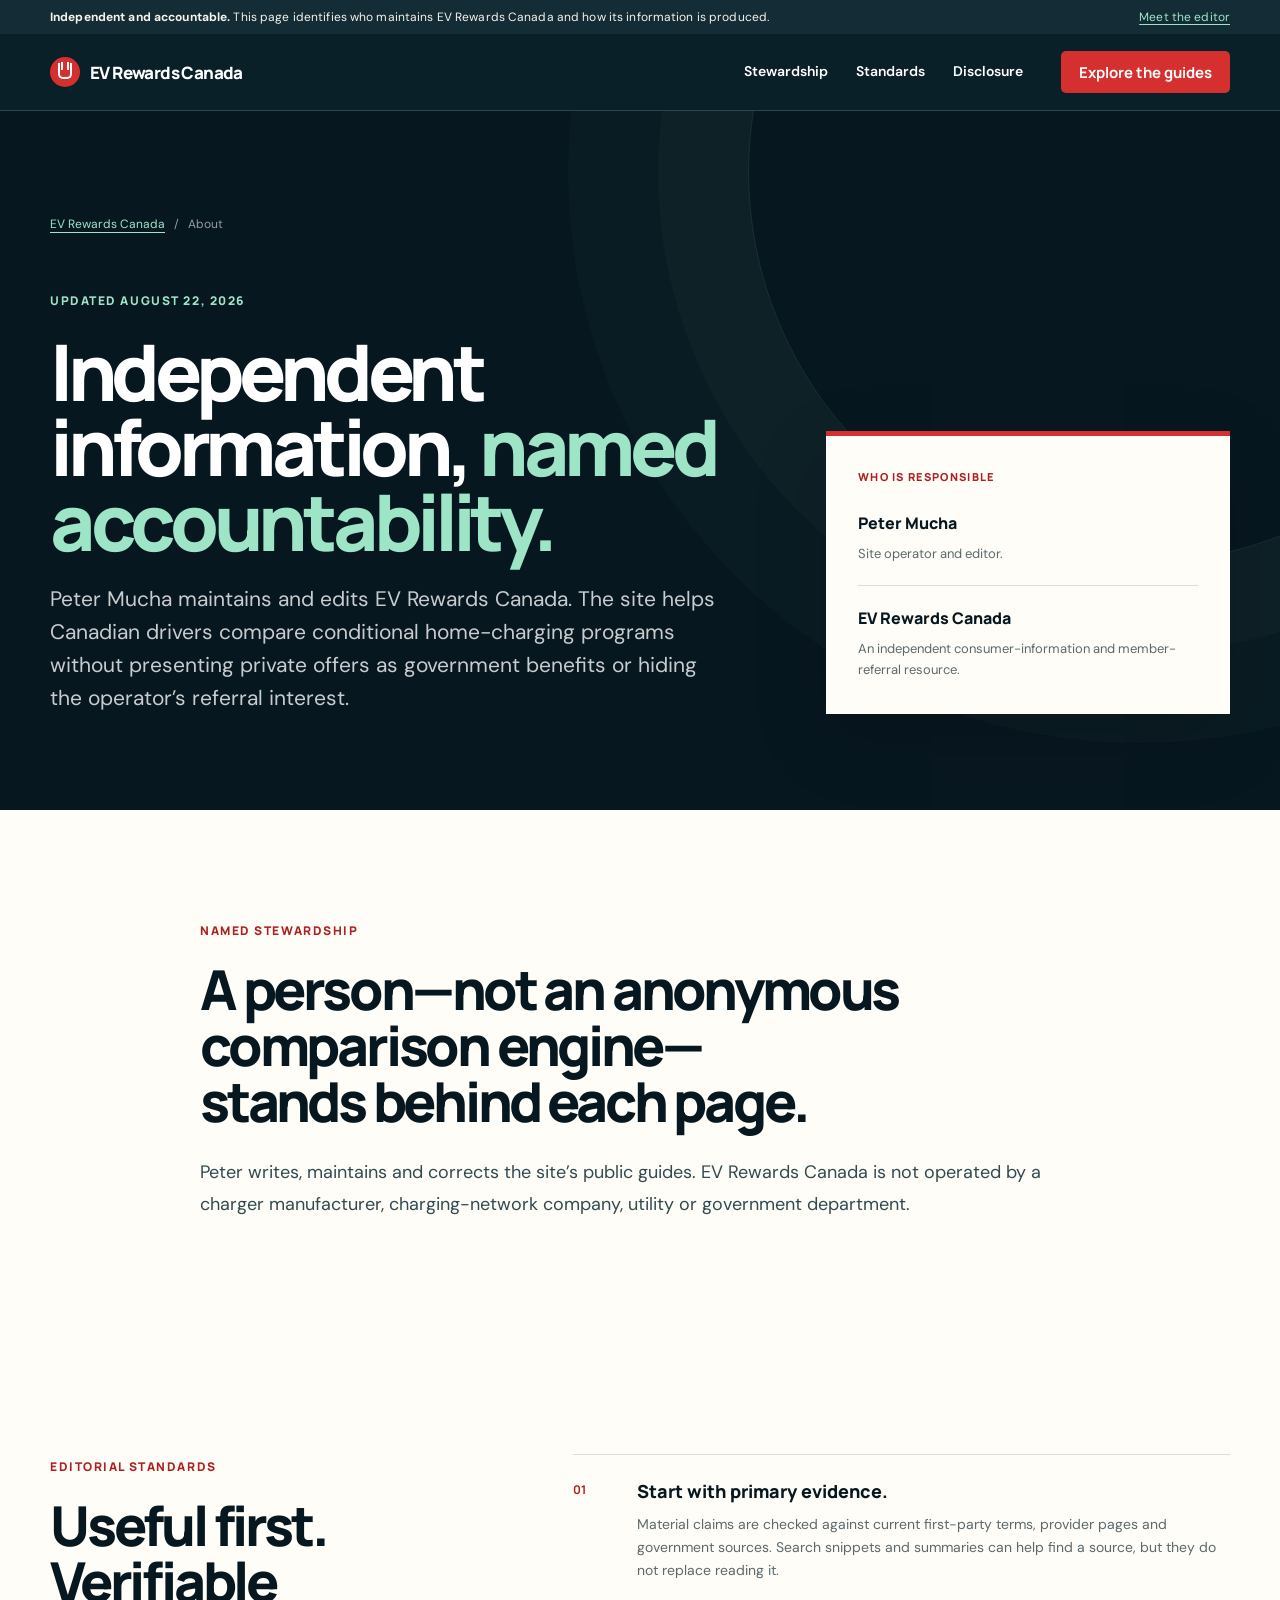
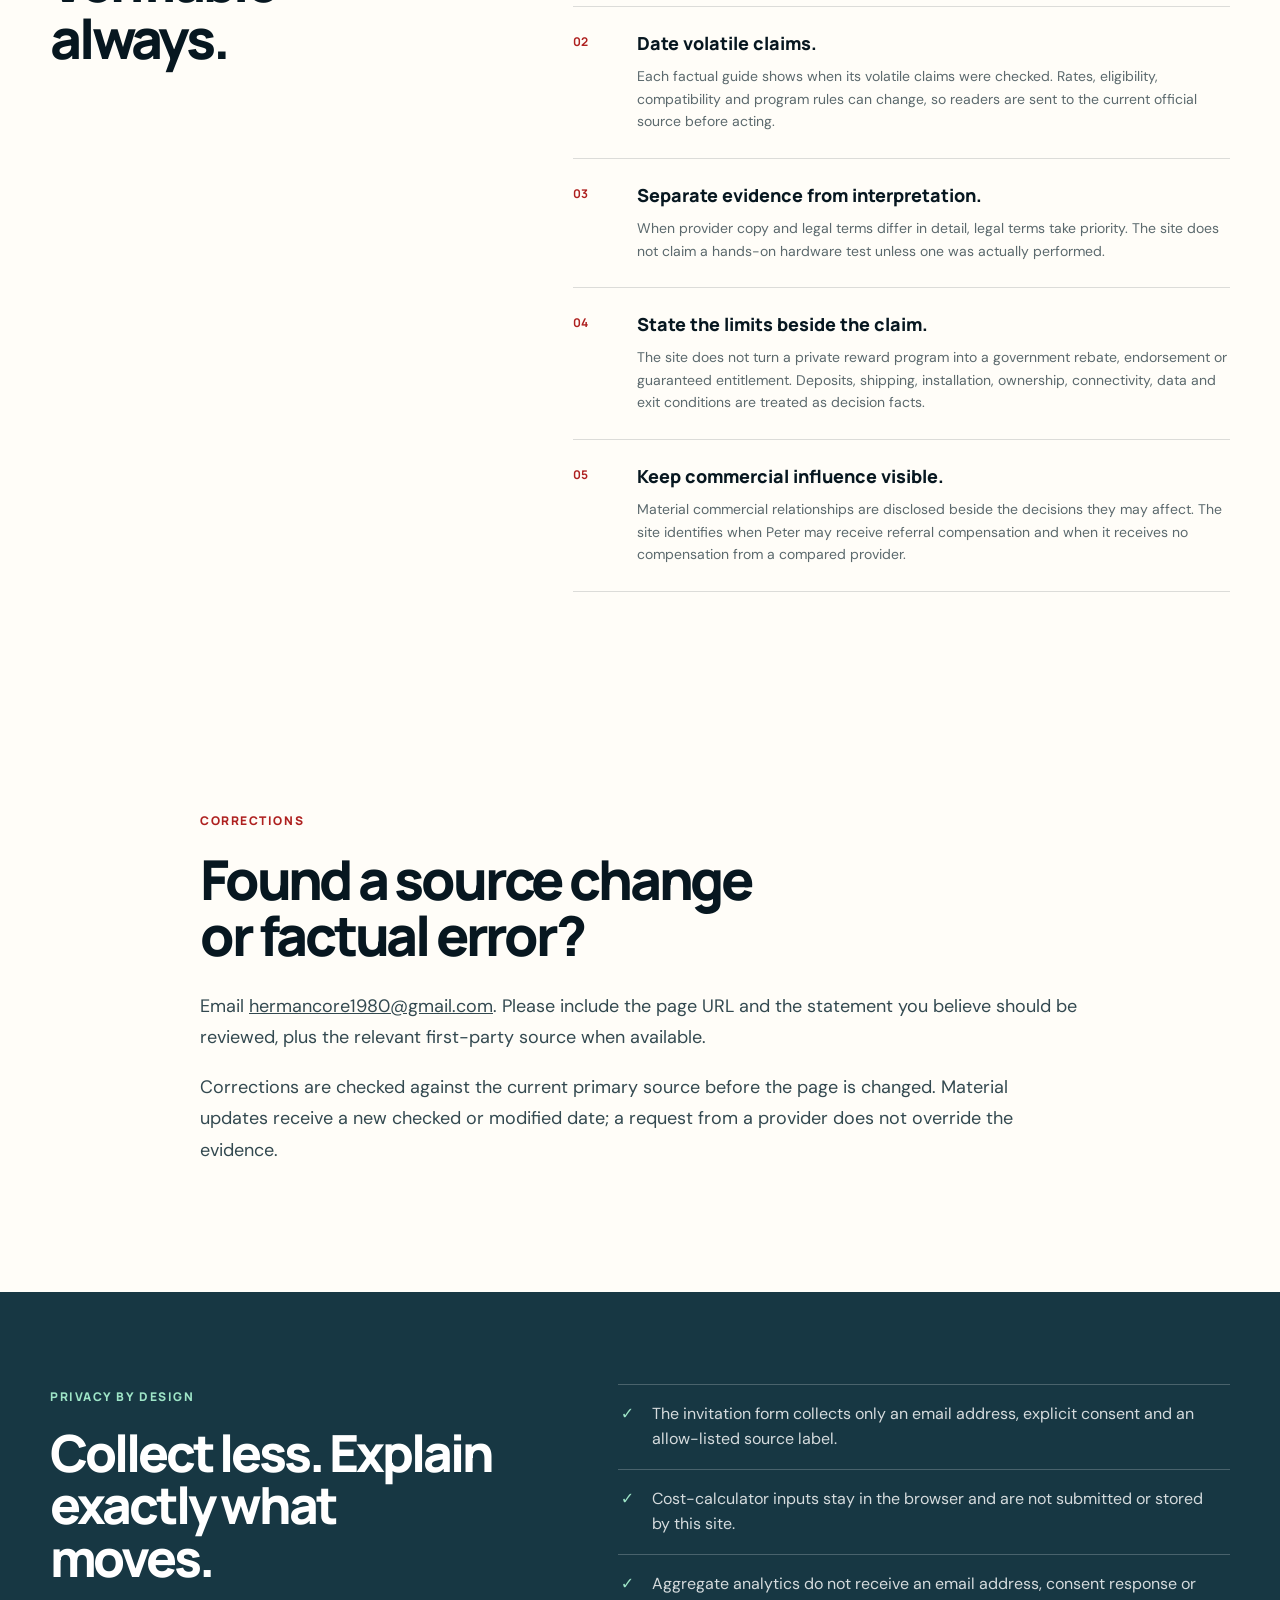
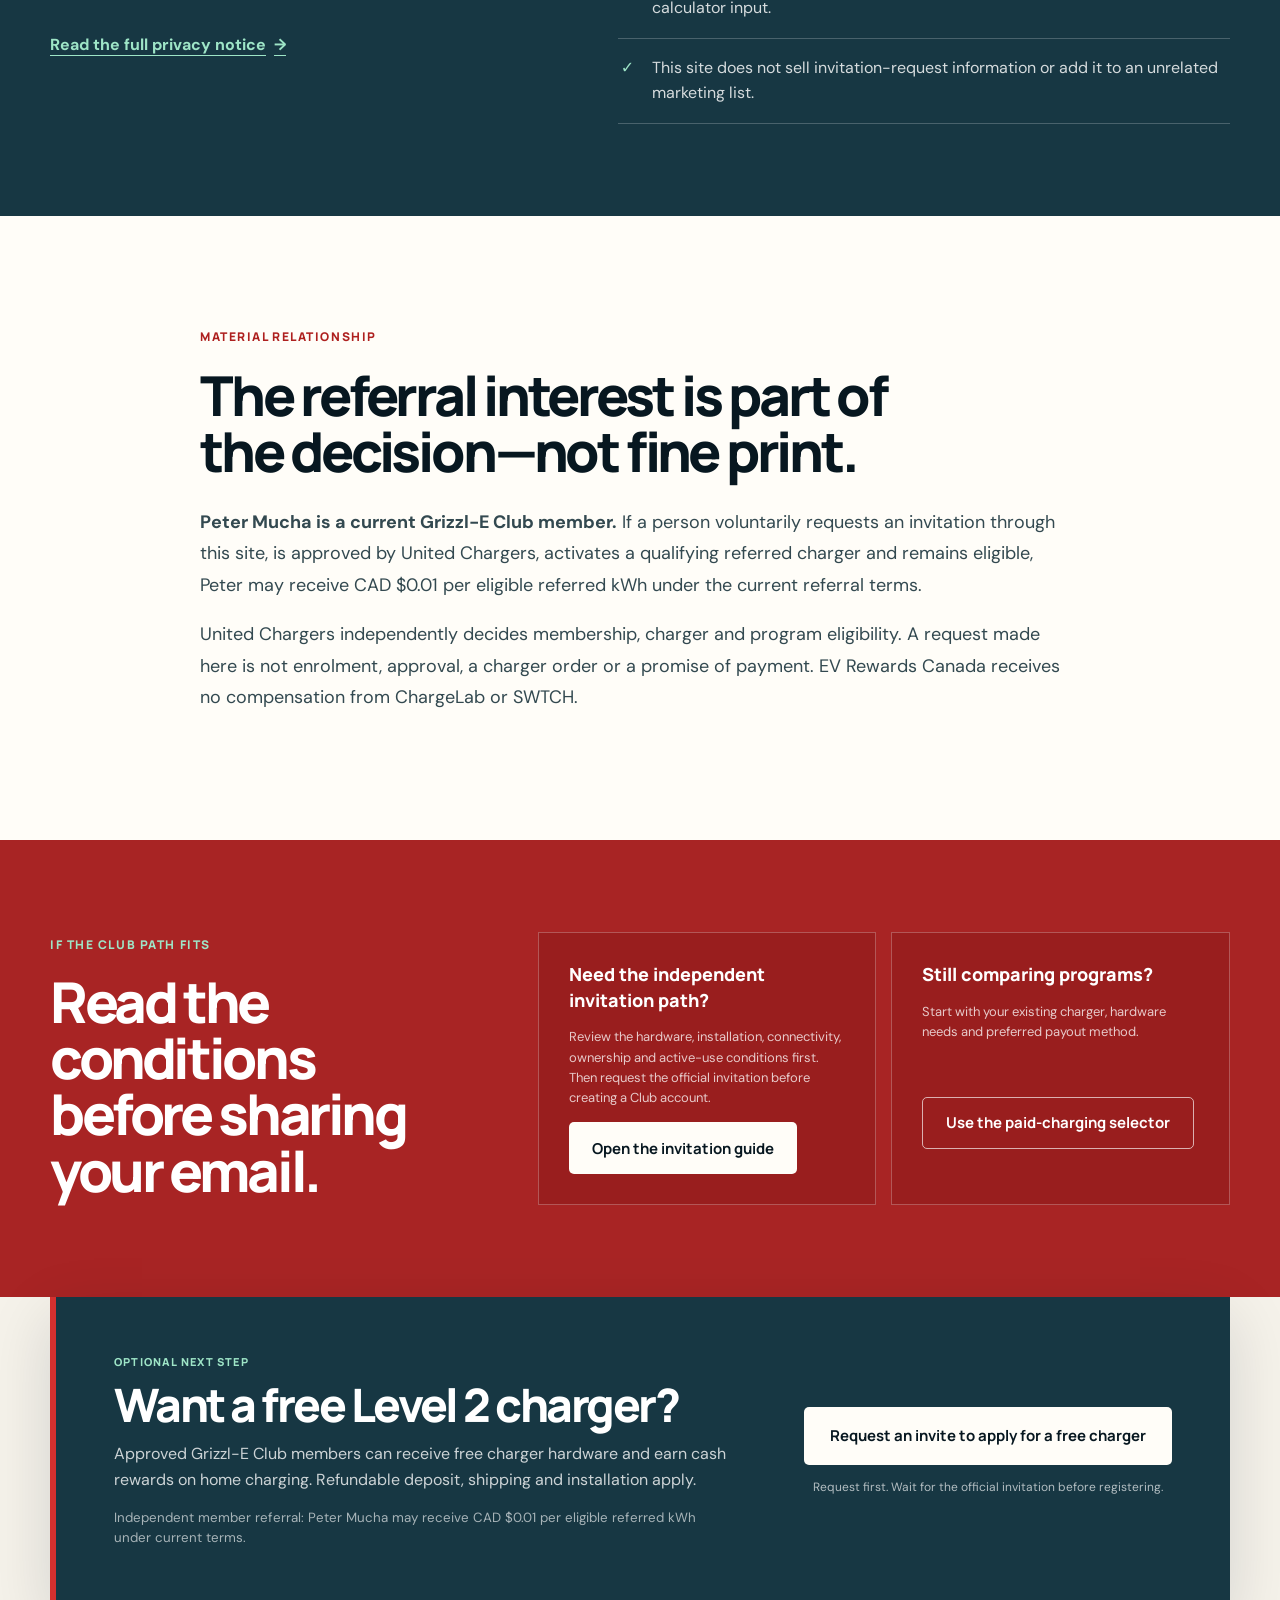
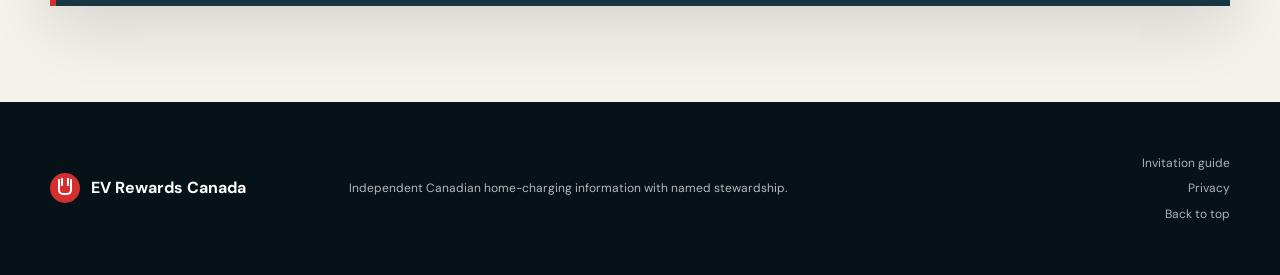
==== commit f785d655: "[verified] add invitation-first paid landing page" ====
--- a/about/index.html
+++ b/about/index.html
@@ -26,7 +26,7 @@
   <link rel="preconnect" href="https://fonts.googleapis.com">
   <link rel="preconnect" href="https://fonts.gstatic.com" crossorigin>
   <link href="https://fonts.googleapis.com/css2?family=DM+Sans:wght@400;500;600;700&family=Manrope:wght@500;600;700;800&display=swap" rel="stylesheet">
-  <link rel="stylesheet" href="../styles.css?v=20260820-3">
+  <link rel="stylesheet" href="../styles.css?v=20260823-1">
   <script type="application/ld+json">
   {
     "@context": "https://schema.org",
@@ -185,6 +185,18 @@
         </div>
       </section>
     </article>
+    <aside class="free-charger-promo" aria-labelledby="free-charger-promo-title">
+      <div class="free-charger-promo__copy">
+        <span>Optional next step</span>
+        <h2 id="free-charger-promo-title">Want a free Level 2 charger?</h2>
+        <p>Approved Grizzl-E Club members can receive free charger hardware and earn cash rewards on home charging. Refundable deposit, shipping and installation apply.</p>
+        <small>Independent member referral: Peter Mucha may receive CAD $0.01 per eligible referred kWh under current terms.</small>
+      </div>
+      <div class="free-charger-promo__action">
+        <a class="button button-light" href="../grizzl-e-club-invitation-canada/?src=organic-sitewide-free-charger">Request an invite to apply for a free charger</a>
+        <small>Request first. Wait for the official invitation before registering.</small>
+      </div>
+    </aside>
   </main>
 
   <footer class="site-footer comparison-footer">
@@ -194,6 +206,6 @@
       <nav aria-label="Footer navigation"><a href="../">Invitation guide</a><a href="../privacy.html">Privacy</a><a href="#top">Back to top</a></nav>
     </div>
   </footer>
-  <script src="../analytics.js?v=20260822-1"></script>
+  <script src="../analytics.js?v=20260823-1"></script>
 </body>
 </html>
--- a/styles.css
+++ b/styles.css
@@ -880,3 +880,41 @@
   .data-choice-grid { grid-template-columns: 1fr; }
   .future-rate-note { padding: 24px 21px; }
 }
+
+/* Quiet sitewide path to the free Grizzl-E charger offer */
+.free-charger-promo {
+  width: var(--wrap);
+  display: grid;
+  grid-template-columns: minmax(0,1.25fr) minmax(270px,.75fr);
+  gap: clamp(32px,6vw,80px);
+  align-items: center;
+  margin: 0 auto 96px;
+  padding: clamp(32px,5vw,58px);
+  color: white;
+  border-left: 6px solid var(--red);
+  background: #173743;
+  box-shadow: 0 20px 60px rgba(7,23,32,.14);
+}
+.free-charger-promo__copy > span {
+  display: block;
+  margin-bottom: 13px;
+  color: var(--mint);
+  font: 800 11px/1.2 "Manrope",sans-serif;
+  letter-spacing: .11em;
+  text-transform: uppercase;
+}
+.free-charger-promo__copy h2 {
+  margin: 0 0 13px;
+  color: white;
+  font: 800 clamp(2rem,3.6vw,3.65rem)/1 "Manrope",sans-serif;
+  letter-spacing: -.055em;
+}
+.free-charger-promo__copy p { margin: 0; color: rgba(255,255,255,.78); line-height: 1.65; }
+.free-charger-promo__copy small { display: block; margin-top: 14px; color: rgba(255,255,255,.62); line-height: 1.5; }
+.free-charger-promo__action { display: grid; gap: 13px; }
+.free-charger-promo__action .button { width: 100%; min-height: 58px; padding: 14px 22px; text-align: center; line-height: 1.35; }
+.free-charger-promo__action small { color: rgba(255,255,255,.67); font-size: 12px; line-height: 1.5; text-align: center; }
+
+@media (max-width: 760px) {
+  .free-charger-promo { grid-template-columns: 1fr; margin-bottom: 68px; padding: 30px 24px; }
+}
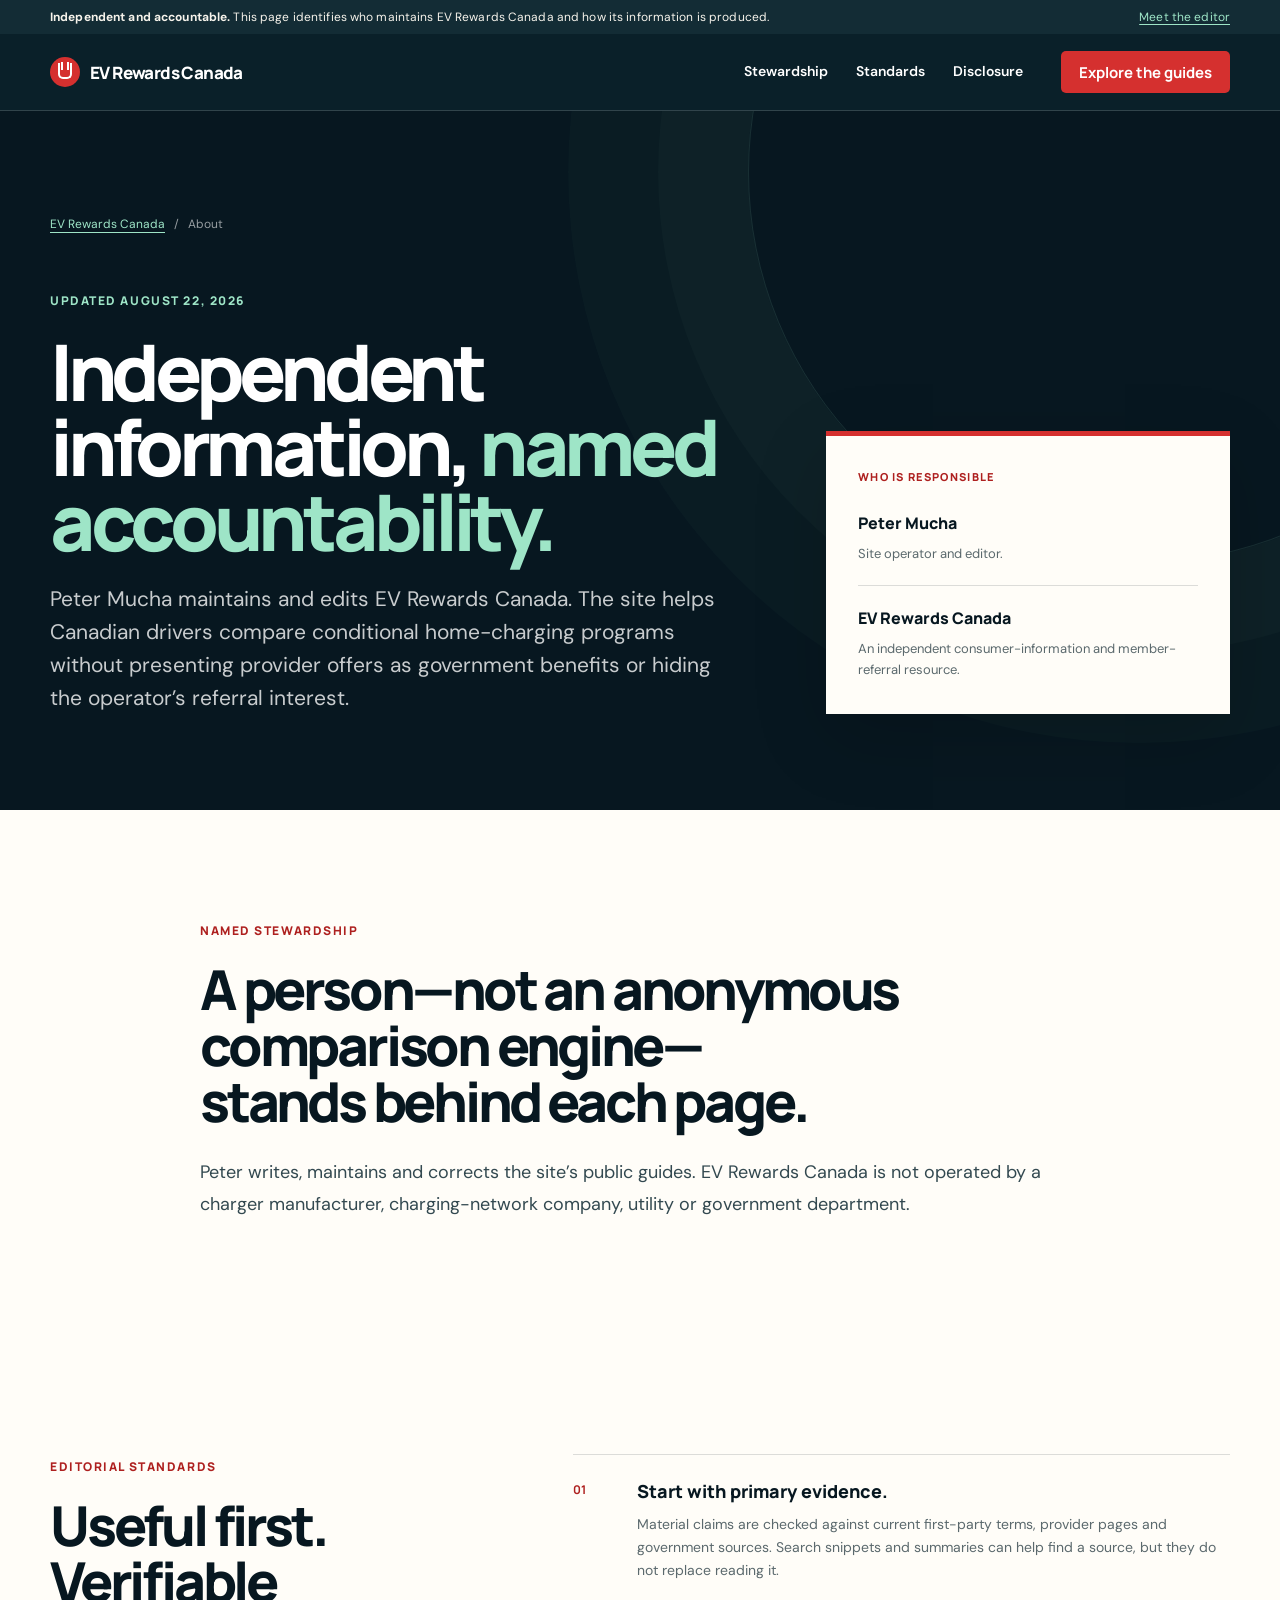
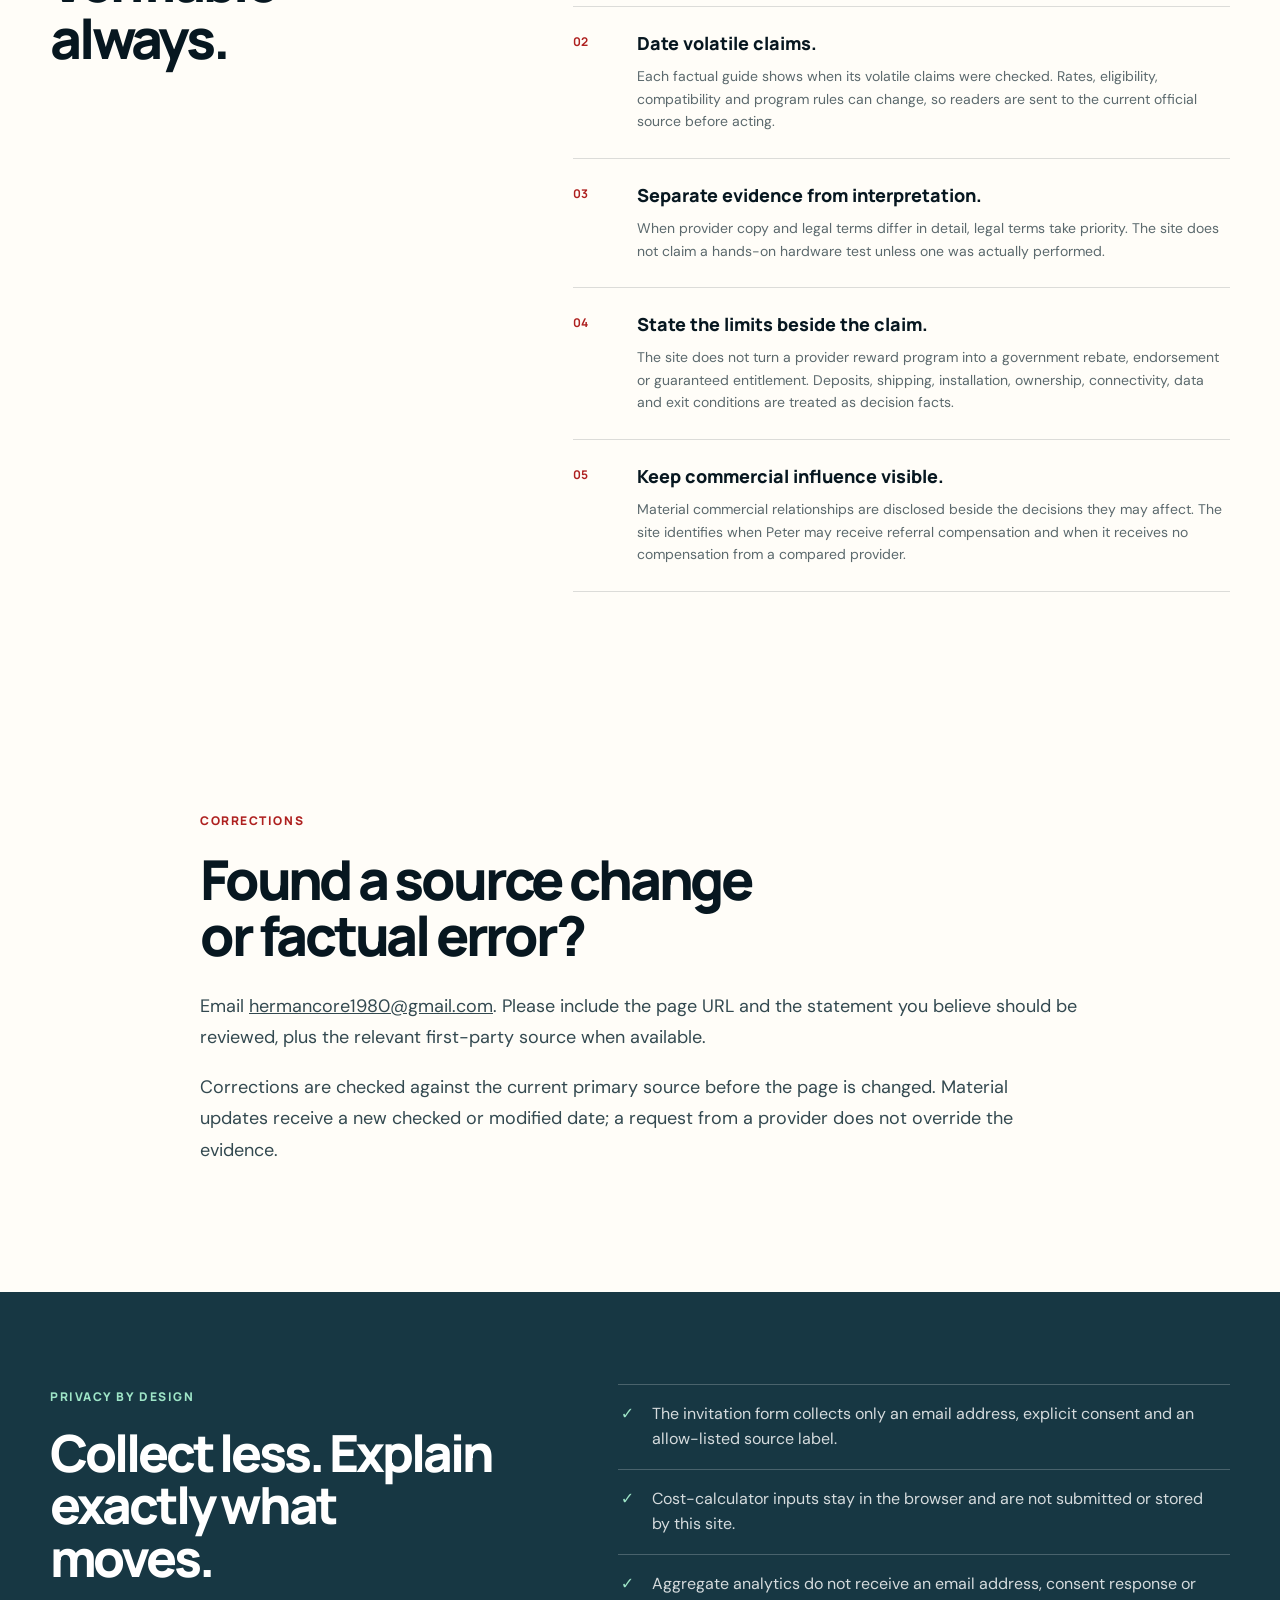
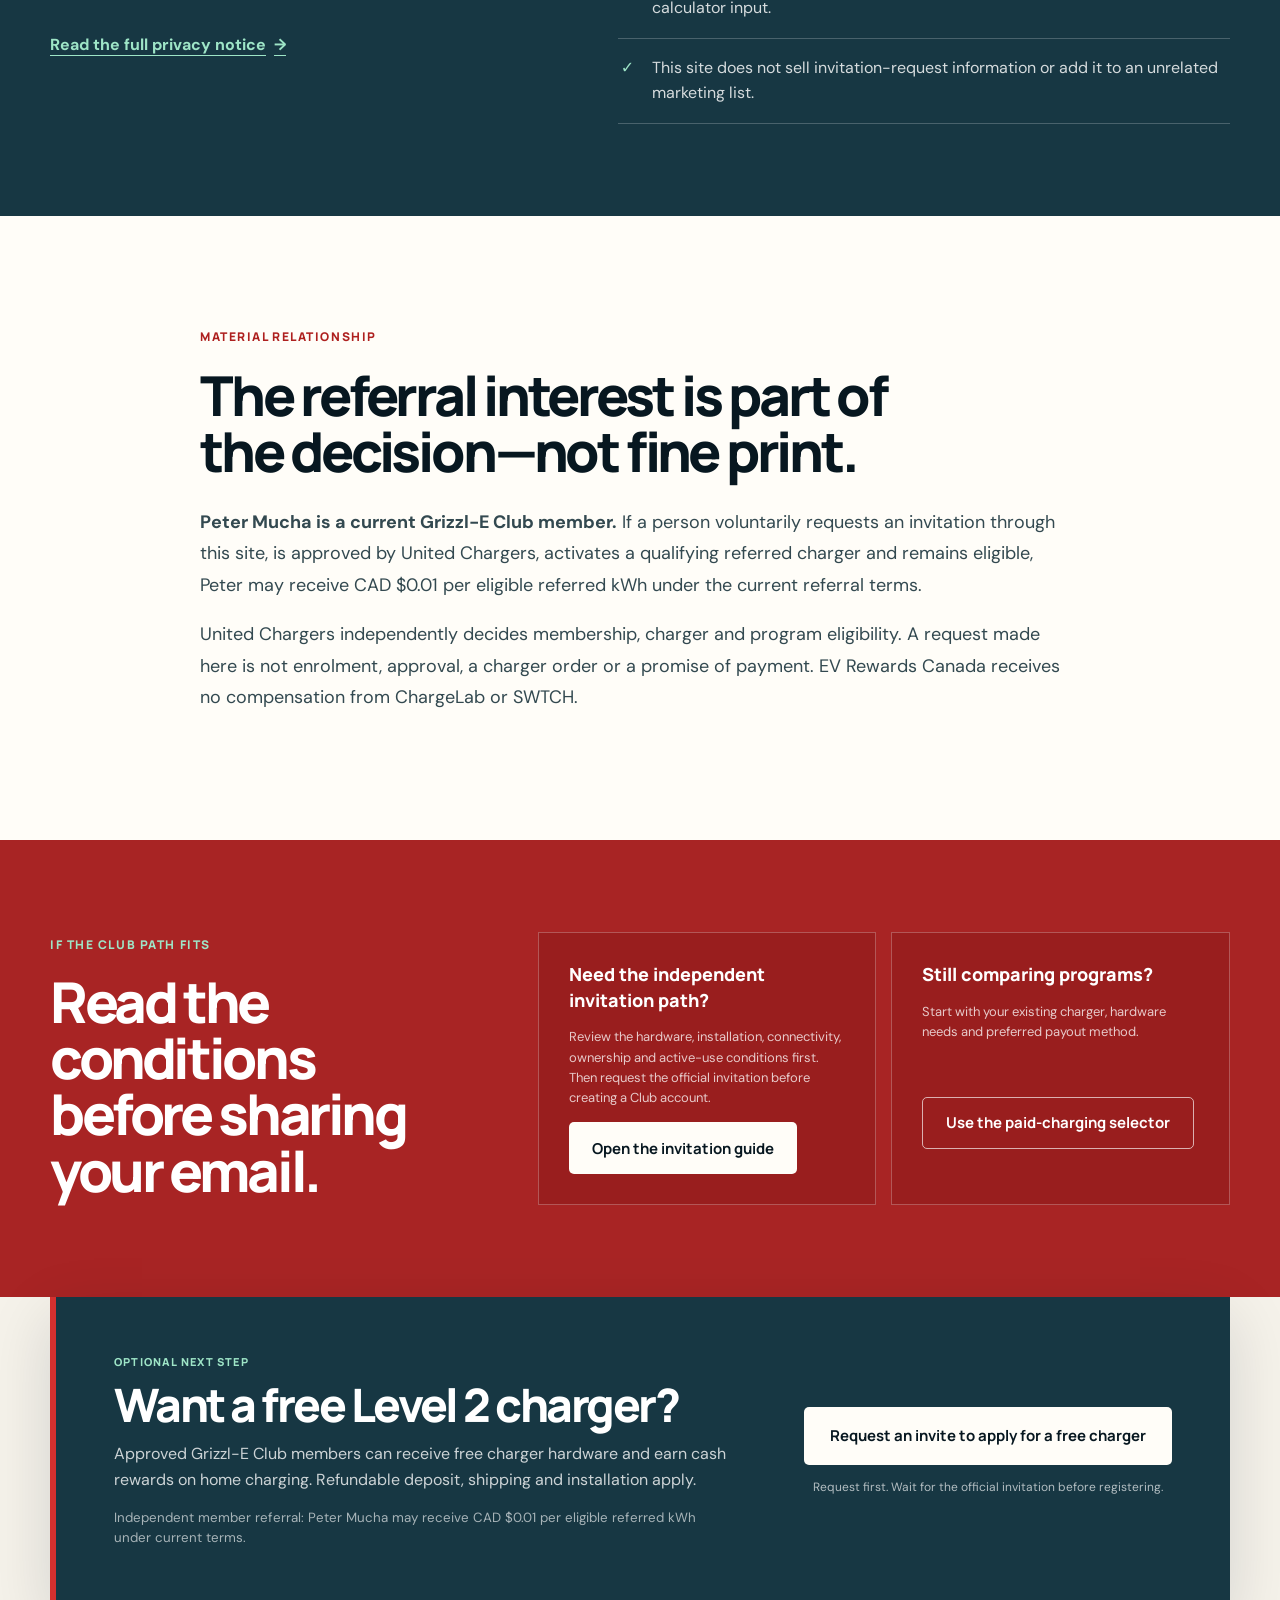
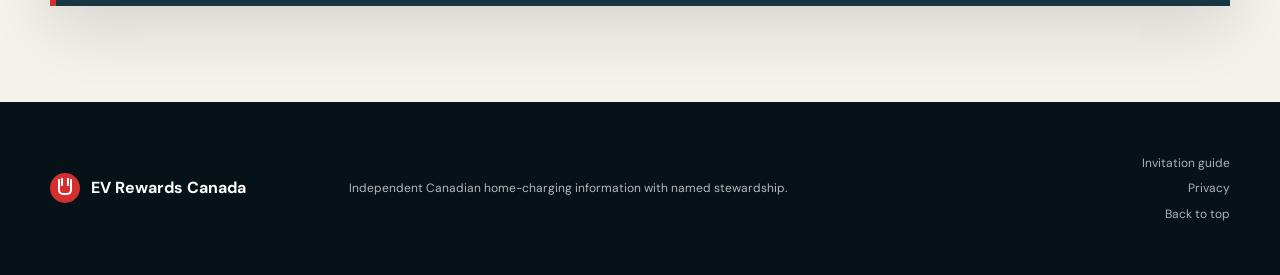
==== commit 898b88cb: "clarify Clean Fuel Regulations support" ====
--- a/about/index.html
+++ b/about/index.html
@@ -90,7 +90,7 @@
             </nav>
             <span class="section-label light">Updated August 22, 2026</span>
             <h1>Independent information, <em>named accountability.</em></h1>
-            <p class="compare-lede">Peter Mucha maintains and edits EV Rewards Canada. The site helps Canadian drivers compare conditional home-charging programs without presenting private offers as government benefits or hiding the operator’s referral interest.</p>
+            <p class="compare-lede">Peter Mucha maintains and edits EV Rewards Canada. The site helps Canadian drivers compare conditional home-charging programs without presenting provider offers as government benefits or hiding the operator’s referral interest.</p>
           </div>
           <aside class="decision-note" aria-label="Site identity">
             <span class="decision-kicker">Who is responsible</span>
@@ -124,7 +124,7 @@
             <li><span>01</span><div><strong>Start with primary evidence.</strong><p>Material claims are checked against current first-party terms, provider pages and government sources. Search snippets and summaries can help find a source, but they do not replace reading it.</p></div></li>
             <li><span>02</span><div><strong>Date volatile claims.</strong><p>Each factual guide shows when its volatile claims were checked. Rates, eligibility, compatibility and program rules can change, so readers are sent to the current official source before acting.</p></div></li>
             <li><span>03</span><div><strong>Separate evidence from interpretation.</strong><p>When provider copy and legal terms differ in detail, legal terms take priority. The site does not claim a hands-on hardware test unless one was actually performed.</p></div></li>
-            <li><span>04</span><div><strong>State the limits beside the claim.</strong><p>The site does not turn a private reward program into a government rebate, endorsement or guaranteed entitlement. Deposits, shipping, installation, ownership, connectivity, data and exit conditions are treated as decision facts.</p></div></li>
+            <li><span>04</span><div><strong>State the limits beside the claim.</strong><p>The site does not turn a provider reward program into a government rebate, endorsement or guaranteed entitlement. Deposits, shipping, installation, ownership, connectivity, data and exit conditions are treated as decision facts.</p></div></li>
             <li><span>05</span><div><strong>Keep commercial influence visible.</strong><p>Material commercial relationships are disclosed beside the decisions they may affect. The site identifies when Peter may receive referral compensation and when it receives no compensation from a compared provider.</p></div></li>
           </ol>
         </div>
